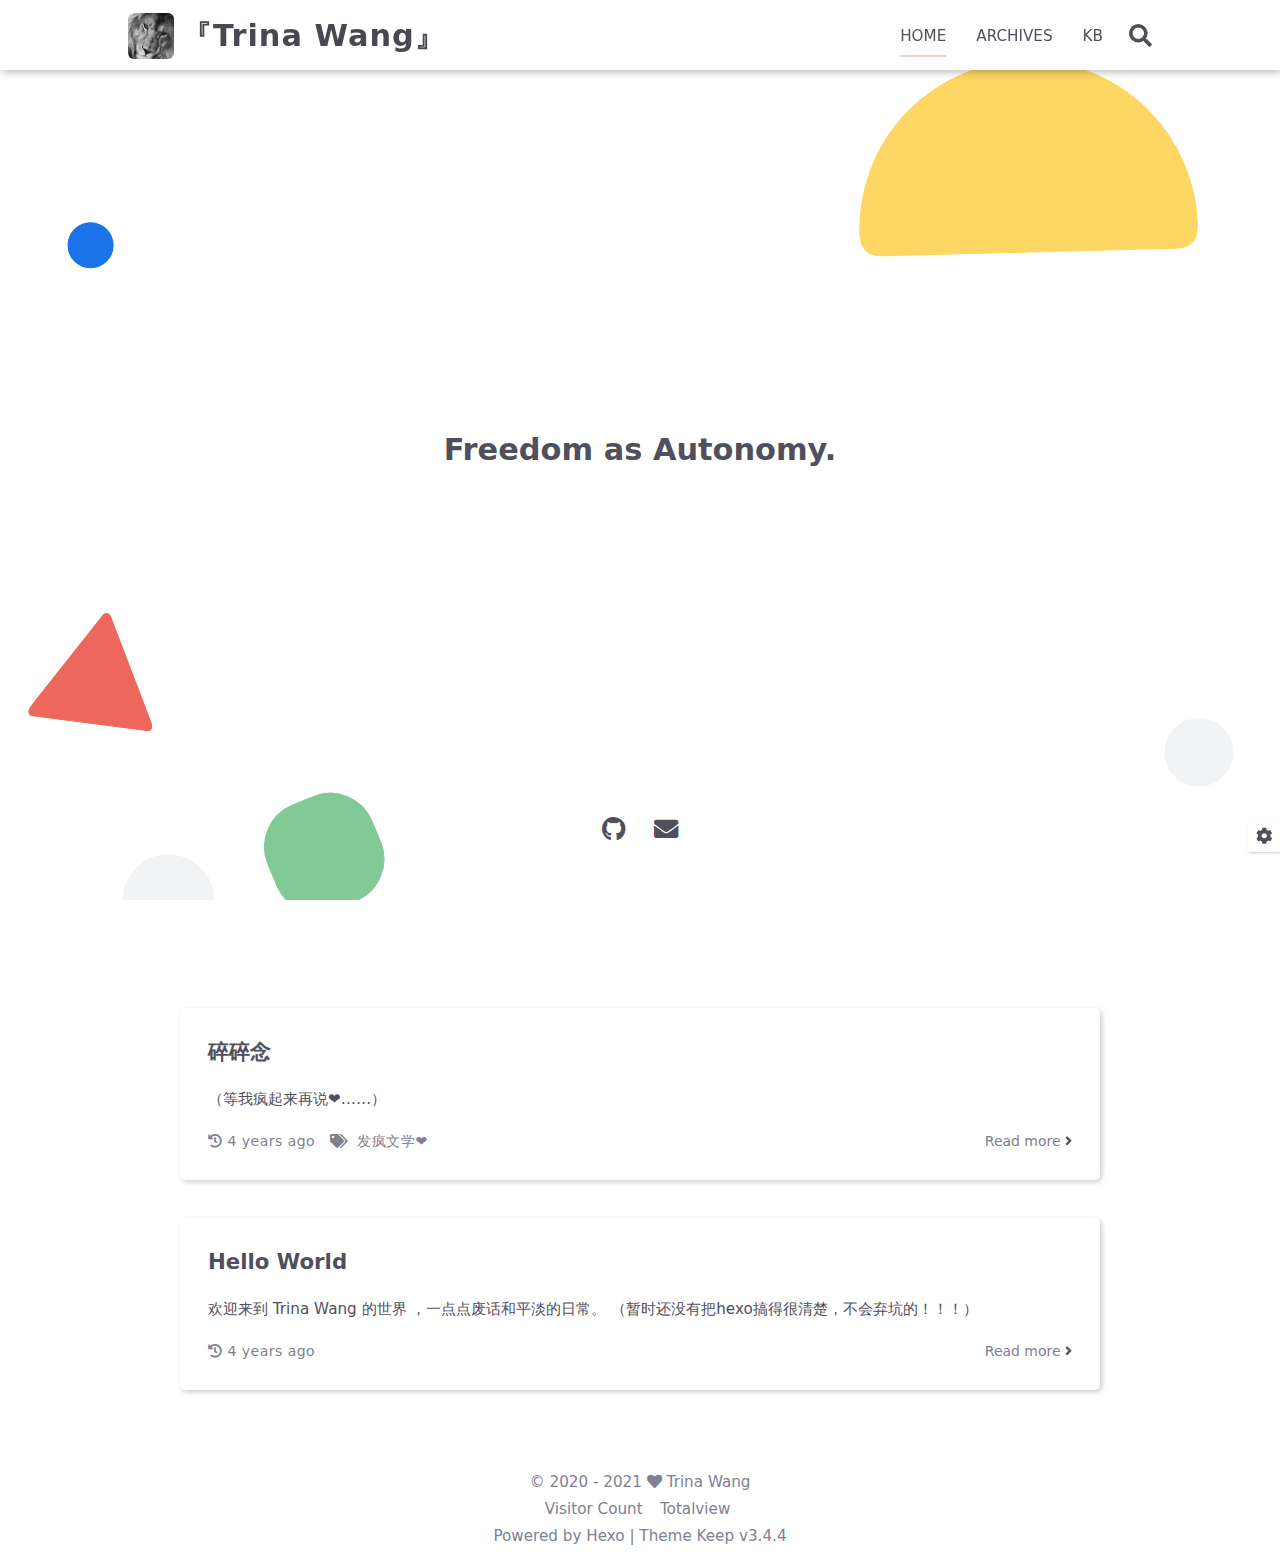
==== index.html @ f25d0eda "Site updated: 2021-12-05 00:41:46" ====
<!DOCTYPE html>
<html lang="en">
<head>
    <meta charset="utf-8">
    <meta name="viewport" content="width=device-width, initial-scale=1, maximum-scale=1">
    <meta name="keywords" content="Hexo Theme Keep">
    <meta name="description" content="Hexo Theme Keep">
    <meta name="author" content="Trina Wang">
    
    <title>
        
        『Trina Wang』
    </title>
    
<link rel="stylesheet" href="/css/style.css">

    <link rel="shortcut icon" href="/images/roma.png">
    
<link rel="stylesheet" href="/css/font-awesome.min.css">

    <script id="hexo-configurations">
    let KEEP = window.KEEP || {};
    KEEP.hexo_config = {"hostname":"chennan.wang","root":"/","language":"en","path":"search.json"};
    KEEP.theme_config = {"toc":{"enable":true,"number":true,"expand_all":true,"init_open":true},"style":{"primary_color":"#FFCCCC","avatar":"/images/roma.png","favicon":"/images/roma.png","article_img_align":"left","left_side_width":"260px","content_max_width":"920px","hover":{"shadow":true,"scale":true},"first_screen":{"enable":true,"background_img":"/images/bg.svg","description":"Freedom as Autonomy."},"scroll":{"progress_bar":{"enable":true},"percent":{"enable":true}}},"local_search":{"enable":true,"preload":true},"code_copy":{"enable":true,"style":"default"},"pjax":{"enable":false},"lazyload":{"enable":false},"version":"3.4.4"};
    KEEP.language_ago = {"second":"%s seconds ago","minute":"%s minutes ago","hour":"%s hours ago","day":"%s days ago","week":"%s weeks ago","month":"%s months ago","year":"%s years ago"};
  </script>
<meta name="generator" content="Hexo 5.4.0"></head>


<body>
<div class="progress-bar-container">
    
        <span class="scroll-progress-bar"></span>
    

    
</div>


<main class="page-container">

    
        <div class="first-screen-container flex-center fade-in-down-animation">
    <div class="content flex-center">
        <div class="description">
            Freedom as Autonomy.
        </div>
        
            <div class="s-icon-list">
                
                    
                        
                            <span class="s-icon-item github">
                                <a target="_blank" href="https://github.com/TrinaWang">
                                    <i class="fab fa-github"></i>
                                </a>
                            </span>
                        
                    
                
                    
                
                    
                
                    
                
                    
                
                    
                
                    
                
                    
                        
                            <span class="s-icon-item email">
                                <a href="mailto:1171289839@qq.com">
                                    <i class="fas fa-envelope"></i>
                                </a>
                            </span>
                        
                    
                
            </div>
        
    </div>
</div>

    

    <div class="page-main-content">

        <div class="page-main-content-top">
            <header class="header-wrapper">

    <div class="header-content has-first-screen">
        <div class="left">
            
                <a class="logo-image" href="/">
                    <img src="/images/roma.png">
                </a>
            
            <a class="logo-title" href="/">
                『Trina Wang』
            </a>
        </div>

        <div class="right">
            <div class="pc">
                <ul class="menu-list">
                    
                        <li class="menu-item">
                            <a class="active"
                               href="/"
                            >
                                HOME
                            </a>
                        </li>
                    
                        <li class="menu-item">
                            <a class=""
                               href="/archives"
                            >
                                ARCHIVES
                            </a>
                        </li>
                    
                        <li class="menu-item">
                            <a class=""
                               target="_blank" rel="noopener" href="https://www.yuque.com/wangchennan"
                            >
                                KB
                            </a>
                        </li>
                    
                    
                        <li class="menu-item search search-popup-trigger">
                            <i class="fas fa-search"></i>
                        </li>
                    
                </ul>
            </div>
            <div class="mobile">
                
                    <div class="icon-item search search-popup-trigger"><i class="fas fa-search"></i></div>
                
                <div class="icon-item menu-bar">
                    <div class="menu-bar-middle"></div>
                </div>
            </div>
        </div>
    </div>

    <div class="header-drawer">
        <ul class="drawer-menu-list">
            
                <li class="drawer-menu-item flex-center">
                    <a class="active"
                       href="/">HOME</a>
                </li>
            
                <li class="drawer-menu-item flex-center">
                    <a class=""
                       href="/archives">ARCHIVES</a>
                </li>
            
                <li class="drawer-menu-item flex-center">
                    <a class=""
                       target="_blank" rel="noopener" href="https://www.yuque.com/wangchennan">KB</a>
                </li>
            
        </ul>
    </div>

    <div class="window-mask"></div>

</header>


        </div>

        <div class="page-main-content-middle">

            <div class="main-content">

                
                    <div class="home-content-container fade-in-down-animation">
    <ul class="home-article-list">
        
            <li class="home-article-item">

                

                <h3 class="home-article-title">
                    <a href="/2021/12/05/%E7%A2%8E%E7%A2%8E%E5%BF%B5/">
                        碎碎念
                    </a>
                </h3>

                <div class="home-article-content markdown-body">
                    
                        （等我疯起来再说❤……）

                    
                </div>

                <div class="home-article-meta-info-container">
    <div class="home-article-meta-info">
        <span><i class="fas fa-history"></i>&nbsp;<span class="home-article-date" data-date="Sun Dec 05 2021 00:17:39 GMT+0800">2021-12-05</span></span>
        
        
            <span class="home-article-tag">
                <i class="fas fa-tags"></i>&nbsp;
                <ul>
                    
                        <li>
                            
                            <a href="/tags/%E5%8F%91%E7%96%AF%E6%96%87%E5%AD%A6%E2%9D%A4/">发疯文学❤</a>&nbsp;
                        </li>
                    
                </ul>
            </span>
        
    </div>

    <a href="/2021/12/05/%E7%A2%8E%E7%A2%8E%E5%BF%B5/">Read more&nbsp;<i class="fas fa-angle-right"></i></a>
</div>

            </li>
        
            <li class="home-article-item">

                

                <h3 class="home-article-title">
                    <a href="/2021/12/04/hello-world/">
                        Hello World
                    </a>
                </h3>

                <div class="home-article-content markdown-body">
                    
                        欢迎来到 Trina Wang 的世界 ，一点点废话和平淡的日常。
（暂时还没有把hexo搞得很清楚，不会弃坑的！！！）

                    
                </div>

                <div class="home-article-meta-info-container">
    <div class="home-article-meta-info">
        <span><i class="fas fa-history"></i>&nbsp;<span class="home-article-date" data-date="Sat Dec 04 2021 19:48:02 GMT+0800">2021-12-04</span></span>
        
        
    </div>

    <a href="/2021/12/04/hello-world/">Read more&nbsp;<i class="fas fa-angle-right"></i></a>
</div>

            </li>
        
    </ul>

    <div class="home-paginator">
        <div class="paginator">
    

    
</div>

    </div>
</div>


                
            </div>

        </div>

        <div class="page-main-content-bottom">
            <footer class="footer">
    <div class="info-container">
        <div class="copyright-info info-item">
            &copy;
            
              <span>2020</span>
              -
            
            2021&nbsp;<i class="fas fa-heart icon-animate"></i>&nbsp;<a href="/">Trina Wang</a>
        </div>
        
            <script async  src="//busuanzi.ibruce.info/busuanzi/2.3/busuanzi.pure.mini.js"></script>
            <div class="website-count info-item">
                
                    <span id="busuanzi_container_site_uv">
                        Visitor Count&nbsp;<span id="busuanzi_value_site_uv"></span>&ensp;
                    </span>
                
                
                    <span id="busuanzi_container_site_pv">
                        Totalview&nbsp;<span id="busuanzi_value_site_pv"></span>
                    </span>
                
            </div>
        
        <div class="theme-info info-item">
            Powered by <a target="_blank" href="https://hexo.io">Hexo</a>&nbsp;|&nbsp;Theme&nbsp;<a class="theme-version" target="_blank" href="https://github.com/XPoet/hexo-theme-keep">Keep v3.4.4</a>
        </div>
        
        
    </div>
</footer>

        </div>
    </div>

    

    <div class="right-bottom-side-tools">
        <div class="side-tools-container">
    <ul class="side-tools-list">
        <li class="tools-item tool-font-adjust-plus flex-center">
            <i class="fas fa-search-plus"></i>
        </li>

        <li class="tools-item tool-font-adjust-minus flex-center">
            <i class="fas fa-search-minus"></i>
        </li>

        <li class="tools-item tool-expand-width flex-center">
            <i class="fas fa-arrows-alt-h"></i>
        </li>

        <li class="tools-item tool-dark-light-toggle flex-center">
            <i class="fas fa-moon"></i>
        </li>

        <!-- rss -->
        

        

        <li class="tools-item tool-scroll-to-bottom flex-center">
            <i class="fas fa-arrow-down"></i>
        </li>
    </ul>

    <ul class="exposed-tools-list">
        <li class="tools-item tool-toggle-show flex-center">
            <i class="fas fa-cog fa-spin"></i>
        </li>
        
            <li class="tools-item tool-scroll-to-top flex-center">
                <i class="arrow-up fas fa-arrow-up"></i>
                <span class="percent"></span>
            </li>
        
    </ul>
</div>

    </div>

    

    <div class="image-viewer-container">
    <img src="">
</div>


    
        <div class="search-pop-overlay">
    <div class="popup search-popup">
        <div class="search-header">
          <span class="search-input-field-pre">
            <i class="fas fa-keyboard"></i>
          </span>
            <div class="search-input-container">
                <input autocomplete="off"
                       autocorrect="off"
                       autocapitalize="off"
                       placeholder="Search..."
                       spellcheck="false"
                       type="search"
                       class="search-input"
                >
            </div>
            <span class="popup-btn-close">
                <i class="fas fa-times"></i>
            </span>
        </div>
        <div id="search-result">
            <div id="no-result">
                <i class="fas fa-spinner fa-pulse fa-5x fa-fw"></i>
            </div>
        </div>
    </div>
</div>

    

</main>





<script src="/js/utils.js"></script>

<script src="/js/main.js"></script>

<script src="/js/header-shrink.js"></script>

<script src="/js/back2top.js"></script>

<script src="/js/dark-light-toggle.js"></script>



    
<script src="/js/local-search.js"></script>




    
<script src="/js/code-copy.js"></script>





<div class="post-scripts">
    
</div>



</body>
</html>
---- css/style.css ----
:root {
  --background-color: #fff;
  --second-background-color: #f7f7f7;
  --primary-color: #fcc;
  --first-text-color: #484853;
  --second-text-color: #4c4c57;
  --third-text-color: #808091;
  --fourth-text-color: #ededef;
  --default-text-color: #50505c;
  --border-color: #b3b3b3;
  --selection-color: #ffd1d1;
  --shadow-color: rgba(0,0,0,0.2);
  --shadow-hover-color: rgba(0,0,0,0.28);
  --scrollbar-color: #595967;
  --scroll-bar-bg-color: #e6e6e6;
  --link-color: #484853;
  --copyright-info-color: #c03;
  --avatar-background-color: #06c;
  --pjax-progress-bar-color: linear-gradient(45deg, #f10006, #ef5b00, #e59c01, #19ca05, #00cab5, #0264c8, #c303c3);
}
@media (prefers-color-scheme: light) {
  :root {
    --background-color: #fff;
    --second-background-color: #f7f7f7;
    --primary-color: #fcc;
    --first-text-color: #484853;
    --second-text-color: #4c4c57;
    --third-text-color: #808091;
    --fourth-text-color: #ededef;
    --default-text-color: #50505c;
    --border-color: #b3b3b3;
    --selection-color: #ffd1d1;
    --shadow-color: rgba(0,0,0,0.2);
    --shadow-hover-color: rgba(0,0,0,0.28);
    --scrollbar-color: #595967;
    --scroll-bar-bg-color: #e6e6e6;
    --link-color: #484853;
    --copyright-info-color: #c03;
    --avatar-background-color: #06c;
    --pjax-progress-bar-color: linear-gradient(45deg, #f10006, #ef5b00, #e59c01, #19ca05, #00cab5, #0264c8, #c303c3);
  }
}
@media (prefers-color-scheme: dark) {
  :root {
    --background-color: #383940;
    --second-background-color: #32333a;
    --primary-color: #fcc;
    --first-text-color: #d2d2d7;
    --second-text-color: #cbcbd1;
    --third-text-color: #9595a2;
    --fourth-text-color: #242429;
    --default-text-color: #bebec6;
    --border-color: #5c5e6a;
    --selection-color: #ffd1d1;
    --shadow-color: rgba(128,128,128,0.2);
    --shadow-hover-color: rgba(128,128,128,0.28);
    --scrollbar-color: #32333a;
    --scroll-bar-bg-color: #5c5e6a;
    --link-color: #c5c5cc;
    --copyright-info-color: #a30029;
    --avatar-background-color: #005cb8;
    --pjax-progress-bar-color: linear-gradient(45deg, #ea404a, #ea722f, #e9a71f, #67e559, #18ecec, #1b85f1, #ee1dee);
  }
}
.light-mode {
  --background-color: #fff;
  --second-background-color: #f7f7f7;
  --primary-color: #fcc;
  --first-text-color: #484853;
  --second-text-color: #4c4c57;
  --third-text-color: #808091;
  --fourth-text-color: #ededef;
  --default-text-color: #50505c;
  --border-color: #b3b3b3;
  --selection-color: #ffd1d1;
  --shadow-color: rgba(0,0,0,0.2);
  --shadow-hover-color: rgba(0,0,0,0.28);
  --scrollbar-color: #595967;
  --scroll-bar-bg-color: #e6e6e6;
  --link-color: #484853;
  --copyright-info-color: #c03;
  --avatar-background-color: #06c;
  --pjax-progress-bar-color: linear-gradient(45deg, #f10006, #ef5b00, #e59c01, #19ca05, #00cab5, #0264c8, #c303c3);
}
.dark-mode {
  --background-color: #383940;
  --second-background-color: #32333a;
  --primary-color: #fcc;
  --first-text-color: #d2d2d7;
  --second-text-color: #cbcbd1;
  --third-text-color: #9595a2;
  --fourth-text-color: #242429;
  --default-text-color: #bebec6;
  --border-color: #5c5e6a;
  --selection-color: #ffd1d1;
  --shadow-color: rgba(128,128,128,0.2);
  --shadow-hover-color: rgba(128,128,128,0.28);
  --scrollbar-color: #32333a;
  --scroll-bar-bg-color: #5c5e6a;
  --link-color: #c5c5cc;
  --copyright-info-color: #a30029;
  --avatar-background-color: #005cb8;
  --pjax-progress-bar-color: linear-gradient(45deg, #ea404a, #ea722f, #e9a71f, #67e559, #18ecec, #1b85f1, #ee1dee);
}
.fade-in-down-animation {
  animation-fill-mode: both;
  animation-duration: 1s;
  animation-name: fade-in-down;
}
.title-hover-animation {
  display: inline-block;
  position: relative;
  border-bottom: none;
  line-height: 1.3;
  vertical-align: top;
  color: var(--second-text-color);
}
.title-hover-animation::before {
  content: "";
  position: absolute;
  width: 100%;
  height: 2px;
  bottom: -4px;
  left: 0;
  background-color: var(--second-text-color);
  visibility: hidden;
  transform: scaleX(0);
  transition-property: color, background, box-shadow, border-color, visibility, transform;
  transition-delay: 0s, 0s, 0s, 0s, 0s, 0s;
  transition-duration: 0.2s, 0.2s, 0.2s, 0.2s, 0.2s, 0.2s;
  transition-timing-function: ease, ease, ease, ease, ease-in-out, ease-in-out;
}
.title-hover-animation:hover::before {
  visibility: visible;
  transform: scaleX(1);
}
@-moz-keyframes fade-in-down {
  0% {
    opacity: 0;
    transform: translateY(-50px);
  }
  100% {
    opacity: 1;
    transform: translateY(0);
  }
}
@-webkit-keyframes fade-in-down {
  0% {
    opacity: 0;
    transform: translateY(-50px);
  }
  100% {
    opacity: 1;
    transform: translateY(0);
  }
}
@-o-keyframes fade-in-down {
  0% {
    opacity: 0;
    transform: translateY(-50px);
  }
  100% {
    opacity: 1;
    transform: translateY(0);
  }
}
@keyframes fade-in-down {
  0% {
    opacity: 0;
    transform: translateY(-50px);
  }
  100% {
    opacity: 1;
    transform: translateY(0);
  }
}
@-moz-keyframes icon-animate {
  0%, 100% {
    transform: scale(1);
  }
  10%, 30% {
    transform: scale(0.88);
  }
  20%, 40%, 60%, 80% {
    transform: scale(1.08);
  }
  50%, 70% {
    transform: scale(1.08);
  }
}
@-webkit-keyframes icon-animate {
  0%, 100% {
    transform: scale(1);
  }
  10%, 30% {
    transform: scale(0.88);
  }
  20%, 40%, 60%, 80% {
    transform: scale(1.08);
  }
  50%, 70% {
    transform: scale(1.08);
  }
}
@-o-keyframes icon-animate {
  0%, 100% {
    transform: scale(1);
  }
  10%, 30% {
    transform: scale(0.88);
  }
  20%, 40%, 60%, 80% {
    transform: scale(1.08);
  }
  50%, 70% {
    transform: scale(1.08);
  }
}
@keyframes icon-animate {
  0%, 100% {
    transform: scale(1);
  }
  10%, 30% {
    transform: scale(0.88);
  }
  20%, 40%, 60%, 80% {
    transform: scale(1.08);
  }
  50%, 70% {
    transform: scale(1.08);
  }
}
* {
  transition-property: color, background, box-shadow, border-color;
  transition-delay: 0s, 0s, 0s, 0s;
  transition-duration: 0.2s, 0.2s, 0.2s, 0.2s;
  transition-timing-function: ease, ease, ease, ease;
}
*::-webkit-scrollbar {
  width: 6px;
  height: 6px;
  transition: all 0.2s ease;
}
*::-webkit-scrollbar-thumb {
  background: var(--scrollbar-color);
  border-radius: 1px;
}
*::-webkit-scrollbar-track {
  background: var(--scroll-bar-bg-color);
}
html,
body {
  position: relative;
  width: 100%;
  height: 100%;
  margin: 0;
  padding: 0;
  color: var(--default-text-color);
  background: var(--background-color);
  font-family: Optima-Regular, Optima, -apple-system, system-ui, Segoe UI, Roboto, Ubuntu, Cantarell, Noto Sans, sans-serif, BlinkMacSystemFont, Helvetica Neue, PingFang SC, Hiragino Sans GB, Microsoft YaHei, Arial;
  font-weight: 400;
  font-size: 15.2px;
  line-height: 22px;
}
html::-webkit-scrollbar,
body::-webkit-scrollbar {
  width: 8px;
  height: 8px;
}
@media (max-width: 780px) {
  html,
  body {
    font-size: 14.591999999999999px;
    line-height: 21.119999999999997px;
  }
}
@media (max-width: 500px) {
  html,
  body {
    font-size: 13.68px;
    line-height: 19.8px;
  }
}
::selection {
  background: var(--selection-color);
  color: #fff;
}
ul,
ol,
li {
  padding: 0;
  margin: 0;
  list-style: none;
}
a {
  text-decoration: none;
  color: var(--default-text-color);
}
a i,
a span {
  color: var(--default-text-color);
}
a:hover,
a:active {
  text-decoration: none !important;
  color: var(--primary-color);
}
a:hover i,
a:active i,
a:hover span,
a:active span {
  color: var(--primary-color);
}
img[lazyload] {
  padding: 10px;
  margin: 20px auto !important;
  cursor: not-allowed;
  pointer-events: none;
}
button {
  padding: 0;
  margin: 0;
  border: 0;
  outline: none;
  cursor: pointer;
  background: transparent;
}
.btn {
  display: inline-block;
  position: relative;
  text-align: center;
  cursor: pointer;
  white-space: nowrap;
  border-radius: 5px;
  padding: 8px 16px;
  background: var(--background-color);
  box-shadow: 2px 2px 5px var(--shadow-color);
  transition-property: color, background, box-shadow, border-color, transform;
  transition-delay: 0s, 0s, 0s, 0s, 0s;
  transition-duration: 0.2s, 0.2s, 0.2s, 0.2s, 0.2s;
  transition-timing-function: ease, ease, ease, ease, linear;
}
.btn:hover {
  transform: scaleX(1.06) scaleY(1.06);
  box-shadow: 2px 2px 8px var(--shadow-hover-color);
}
.btn:hover {
  color: var(--background-color);
  background: var(--primary-color);
}
.flex-center {
  display: flex;
  justify-content: center;
  align-items: center;
}
.clear {
  clear: both;
}
.markdown-body {
  font-size: 1rem;
}
.markdown-body blockquote {
  box-sizing: border-box;
  border-left: 5px solid var(--default-text-color);
  margin: 20px 0;
  color: var(--default-text-color);
  background: var(--second-background-color);
}
.markdown-body blockquote p,
.markdown-body blockquote ul,
.markdown-body blockquote ol {
  padding: 5px 5px 5px 10px;
}
.markdown-body p {
  line-height: 2;
  color: var(--default-text-color);
}
.markdown-body a {
  position: relative;
  outline: 0;
  text-decoration: none;
  overflow-wrap: break-word;
  cursor: pointer;
  border-bottom: 1px solid var(--third-text-color);
  box-sizing: border-box;
  padding-bottom: 2px;
}
.markdown-body a .fas,
.markdown-body a .far,
.markdown-body a fab {
  margin: 0 2px 0 6px;
  position: relative;
  color: var(--third-text-color);
  font-size: 0.88rem;
}
.markdown-body a:hover {
  text-decoration: underline;
}
.markdown-body a:hover::after {
  background: var(--primary-color);
}
.markdown-body strong {
  color: var(--default-text-color);
}
.markdown-body em {
  color: var(--default-text-color);
}
.markdown-body ul > li,
.markdown-body ol > li {
  margin-left: 16px;
  line-height: 2rem;
}
.markdown-body ul li {
  list-style: disc;
}
.markdown-body ul li ul li {
  list-style: circle;
}
.markdown-body ul li ul li ul li {
  list-style: square;
}
.markdown-body ol li {
  list-style: decimal;
}
.markdown-body ol li ol li {
  list-style: upper-alpha;
}
.markdown-body ol li ol li ol li {
  list-style: upper-roman;
}
.markdown-body li {
  color: var(--default-text-color);
}
.markdown-body h1,
.markdown-body h2,
.markdown-body h3,
.markdown-body h4,
.markdown-body h5,
.markdown-body h6 {
  color: var(--second-text-color);
  line-height: 1.5;
}
@media (max-width: 780px) {
  .markdown-body h1,
  .markdown-body h2,
  .markdown-body h3,
  .markdown-body h4,
  .markdown-body h5,
  .markdown-body h6 {
    line-height: 1.25;
  }
}
.markdown-body h1 {
  font-size: 1.8rem;
  font-weight: 600;
}
@media (max-width: 780px) {
  .markdown-body h1 {
    font-size: 1.7rem;
  }
}
.markdown-body h2 {
  font-size: 1.7rem;
  font-weight: 600;
}
@media (max-width: 780px) {
  .markdown-body h2 {
    font-size: 1.6rem;
  }
}
.markdown-body h3 {
  font-size: 1.6rem;
  font-weight: 550;
}
@media (max-width: 780px) {
  .markdown-body h3 {
    font-size: 1.5rem;
  }
}
.markdown-body h4 {
  font-size: 1.5rem;
  font-weight: 550;
}
@media (max-width: 780px) {
  .markdown-body h4 {
    font-size: 1.4rem;
  }
}
.markdown-body h5 {
  font-size: 1.28rem;
  font-weight: 500;
}
@media (max-width: 780px) {
  .markdown-body h5 {
    font-size: 1.18rem;
  }
}
.markdown-body h6 {
  font-size: 1.2rem;
  font-weight: 500;
  line-height: 1.2;
}
@media (max-width: 780px) {
  .markdown-body h6 {
    font-size: 1.1rem;
    line-height: 1.1;
  }
}
.markdown-body img {
  box-sizing: border-box;
  max-width: 100%;
  cursor: zoom-in;
  display: block;
  box-shadow: 0 0 2px var(--shadow-color);
  transition-property: color, background, box-shadow, border-color, padding, margin;
  transition-delay: 0s, 0s, 0s, 0s, 0s, 0s;
  transition-duration: 0.2s, 0.2s, 0.2s, 0.2s, 0.2s, 0.2s;
  transition-timing-function: ease, ease, ease, ease, linear, linear;
  margin: 10px 0 2px;
}
.markdown-body > table {
  border-spacing: 0;
  border-collapse: collapse;
  width: 100%;
  overflow: auto;
}
.markdown-body > table td,
.markdown-body > table th {
  padding: 0;
}
.markdown-body > table th {
  font-weight: 600;
}
.markdown-body > table td,
.markdown-body > table th {
  padding: 6px 13px;
  border: 1px solid var(--border-color);
}
.markdown-body > table tr {
  background-color: var(--background-color);
  border: 1px solid var(--fourth-text-color);
}
.markdown-body > table tr:nth-child(2n) {
  background-color: var(--second-background-color);
}
:root {
  --background-color: #fff;
  --second-background-color: #f7f7f7;
  --primary-color: #fcc;
  --first-text-color: #484853;
  --second-text-color: #4c4c57;
  --third-text-color: #808091;
  --fourth-text-color: #ededef;
  --default-text-color: #50505c;
  --border-color: #b3b3b3;
  --selection-color: #ffd1d1;
  --shadow-color: rgba(0,0,0,0.2);
  --shadow-hover-color: rgba(0,0,0,0.28);
  --scrollbar-color: #595967;
  --scroll-bar-bg-color: #e6e6e6;
  --link-color: #484853;
  --copyright-info-color: #c03;
  --avatar-background-color: #06c;
  --pjax-progress-bar-color: linear-gradient(45deg, #f10006, #ef5b00, #e59c01, #19ca05, #00cab5, #0264c8, #c303c3);
}
@media (prefers-color-scheme: light) {
  :root {
    --background-color: #fff;
    --second-background-color: #f7f7f7;
    --primary-color: #fcc;
    --first-text-color: #484853;
    --second-text-color: #4c4c57;
    --third-text-color: #808091;
    --fourth-text-color: #ededef;
    --default-text-color: #50505c;
    --border-color: #b3b3b3;
    --selection-color: #ffd1d1;
    --shadow-color: rgba(0,0,0,0.2);
    --shadow-hover-color: rgba(0,0,0,0.28);
    --scrollbar-color: #595967;
    --scroll-bar-bg-color: #e6e6e6;
    --link-color: #484853;
    --copyright-info-color: #c03;
    --avatar-background-color: #06c;
    --pjax-progress-bar-color: linear-gradient(45deg, #f10006, #ef5b00, #e59c01, #19ca05, #00cab5, #0264c8, #c303c3);
  }
}
@media (prefers-color-scheme: dark) {
  :root {
    --background-color: #383940;
    --second-background-color: #32333a;
    --primary-color: #fcc;
    --first-text-color: #d2d2d7;
    --second-text-color: #cbcbd1;
    --third-text-color: #9595a2;
    --fourth-text-color: #242429;
    --default-text-color: #bebec6;
    --border-color: #5c5e6a;
    --selection-color: #ffd1d1;
    --shadow-color: rgba(128,128,128,0.2);
    --shadow-hover-color: rgba(128,128,128,0.28);
    --scrollbar-color: #32333a;
    --scroll-bar-bg-color: #5c5e6a;
    --link-color: #c5c5cc;
    --copyright-info-color: #a30029;
    --avatar-background-color: #005cb8;
    --pjax-progress-bar-color: linear-gradient(45deg, #ea404a, #ea722f, #e9a71f, #67e559, #18ecec, #1b85f1, #ee1dee);
  }
}
.light-mode {
  --background-color: #fff;
  --second-background-color: #f7f7f7;
  --primary-color: #fcc;
  --first-text-color: #484853;
  --second-text-color: #4c4c57;
  --third-text-color: #808091;
  --fourth-text-color: #ededef;
  --default-text-color: #50505c;
  --border-color: #b3b3b3;
  --selection-color: #ffd1d1;
  --shadow-color: rgba(0,0,0,0.2);
  --shadow-hover-color: rgba(0,0,0,0.28);
  --scrollbar-color: #595967;
  --scroll-bar-bg-color: #e6e6e6;
  --link-color: #484853;
  --copyright-info-color: #c03;
  --avatar-background-color: #06c;
  --pjax-progress-bar-color: linear-gradient(45deg, #f10006, #ef5b00, #e59c01, #19ca05, #00cab5, #0264c8, #c303c3);
}
.dark-mode {
  --background-color: #383940;
  --second-background-color: #32333a;
  --primary-color: #fcc;
  --first-text-color: #d2d2d7;
  --second-text-color: #cbcbd1;
  --third-text-color: #9595a2;
  --fourth-text-color: #242429;
  --default-text-color: #bebec6;
  --border-color: #5c5e6a;
  --selection-color: #ffd1d1;
  --shadow-color: rgba(128,128,128,0.2);
  --shadow-hover-color: rgba(128,128,128,0.28);
  --scrollbar-color: #32333a;
  --scroll-bar-bg-color: #5c5e6a;
  --link-color: #c5c5cc;
  --copyright-info-color: #a30029;
  --avatar-background-color: #005cb8;
  --pjax-progress-bar-color: linear-gradient(45deg, #ea404a, #ea722f, #e9a71f, #67e559, #18ecec, #1b85f1, #ee1dee);
}
:root {
  --code-foreground: #535360;
  --code-background: #f2f2f2;
  --highlight-background: #fafafa;
  --highlight-foreground: #535360;
  --highlight-comment: #8e908c;
  --highlight-red: #c82829;
  --highlight-orange: #f5871f;
  --highlight-yellow: #eab700;
  --highlight-green: #718c00;
  --highlight-aqua: #3e999f;
  --highlight-blue: #4271ae;
  --highlight-purple: #8959a8;
  --highlight-gutter-color: #585865;
  --highlight-gutter-bg-color: #f2f2f2;
}
@media (prefers-color-scheme: light) {
  :root {
    --code-foreground: #535360;
    --code-background: #f2f2f2;
    --highlight-background: #fafafa;
    --highlight-foreground: #535360;
    --highlight-comment: #8e908c;
    --highlight-red: #c82829;
    --highlight-orange: #f5871f;
    --highlight-yellow: #eab700;
    --highlight-green: #718c00;
    --highlight-aqua: #3e999f;
    --highlight-blue: #4271ae;
    --highlight-purple: #8959a8;
    --highlight-gutter-color: #585865;
    --highlight-gutter-bg-color: #f2f2f2;
  }
}
@media (prefers-color-scheme: dark) {
  :root {
    --code-foreground: #bfbfc7;
    --code-background: #32333a;
    --highlight-background: #34343b;
    --highlight-foreground: #bfbfc7;
    --highlight-comment: #969896;
    --highlight-red: #c66;
    --highlight-orange: #de935f;
    --highlight-yellow: #f0c674;
    --highlight-green: #b5bd68;
    --highlight-aqua: #8abeb7;
    --highlight-blue: #81a2be;
    --highlight-purple: #b294bb;
    --highlight-gutter-color: #c1c1c9;
    --highlight-gutter-bg-color: #32333a;
  }
}
.light-mode {
  --code-foreground: #535360;
  --code-background: #f2f2f2;
  --highlight-background: #fafafa;
  --highlight-foreground: #535360;
  --highlight-comment: #8e908c;
  --highlight-red: #c82829;
  --highlight-orange: #f5871f;
  --highlight-yellow: #eab700;
  --highlight-green: #718c00;
  --highlight-aqua: #3e999f;
  --highlight-blue: #4271ae;
  --highlight-purple: #8959a8;
  --highlight-gutter-color: #585865;
  --highlight-gutter-bg-color: #f2f2f2;
}
.dark-mode {
  --code-foreground: #bfbfc7;
  --code-background: #32333a;
  --highlight-background: #34343b;
  --highlight-foreground: #bfbfc7;
  --highlight-comment: #969896;
  --highlight-red: #c66;
  --highlight-orange: #de935f;
  --highlight-yellow: #f0c674;
  --highlight-green: #b5bd68;
  --highlight-aqua: #8abeb7;
  --highlight-blue: #81a2be;
  --highlight-purple: #b294bb;
  --highlight-gutter-color: #c1c1c9;
  --highlight-gutter-bg-color: #32333a;
}
pre,
.highlight {
  overflow: auto;
  margin: 20px 0;
  padding: 0;
  font-size: 0.96rem;
  line-height: 1.5rem;
  color: var(--highlight-foreground);
  background: var(--highlight-background);
}
pre,
code {
  font-family: "Source Code Pro", consolas, Menlo;
}
code {
  padding: 5px;
  word-wrap: break-word;
  border-radius: 2px;
  font-size: 0.96rem;
  color: var(--code-foreground);
  background: var(--code-background);
}
pre {
  padding: 10px;
}
pre code {
  padding: 0;
  color: var(--highlight-foreground);
  background: none;
  text-shadow: none;
}
.highlight {
  border-radius: 1px;
}
.highlight pre {
  border: none;
  margin: 0;
  padding: 10px 0;
}
.highlight table {
  margin: 0;
  width: auto;
  border: none;
  border-spacing: unset;
}
.highlight td {
  border: none;
  padding: 0;
}
.highlight figcaption {
  font-size: 1rem;
  color: var(--highlight-foreground);
  line-height: 1rem;
  margin-bottom: 1rem;
}
.highlight figcaption a {
  float: right;
  color: var(--highlight-foreground);
}
.highlight figcaption a:hover {
  border-bottom-color: var(--highlight-foreground);
}
.highlight .gutter pre {
  padding-left: 10px;
  padding-right: 10px;
  color: var(--highlight-gutter-color);
  text-align: center;
  background-color: var(--highlight-gutter-bg-color);
}
.highlight .code pre {
  width: 100%;
  padding-left: 10px;
  padding-right: 10px;
  background-color: var(--highlight-background);
}
.highlight .line {
  height: 20px;
  color: var(--default-text-color);
}
.highlight .line .attr {
  color: var(--default-text-color);
}
.highlight .line .string {
  color: var(--default-text-color);
}
.gutter {
  -webkit-user-select: none;
  -moz-user-select: none;
  -ms-user-select: none;
  user-select: none;
}
.gist table {
  width: auto;
}
.gist table td {
  border: none;
}
pre .deletion {
  background: var(--highlight-deletion);
}
pre .addition {
  background: var(--highlight-addition);
}
pre .meta {
  color: var(--highlight-purple);
}
pre .comment {
  color: var(--highlight-comment);
}
pre .variable,
pre .attribute,
pre .tag,
pre .regexp,
pre .ruby .constant,
pre .xml .tag .title,
pre .xml .pi,
pre .xml .doctype,
pre .html .doctype,
pre .css .id,
pre .css .class,
pre .css .pseudo {
  color: var(--highlight-red);
}
pre .number,
pre .preprocessor,
pre .built_in,
pre .literal,
pre .params,
pre .constant,
pre .command {
  color: var(--highlight-orange);
}
pre .ruby .class .title,
pre .css .rules .attribute,
pre .string,
pre .value,
pre .inheritance,
pre .header,
pre .ruby .symbol,
pre .xml .cdata,
pre .special,
pre .number,
pre .formula {
  color: var(--highlight-green);
}
pre .title,
pre .css .hexcolor {
  color: var(--highlight-aqua);
}
pre .function,
pre .python .decorator,
pre .python .title,
pre .ruby .function .title,
pre .ruby .title .keyword,
pre .perl .sub,
pre .javascript .title,
pre .coffeescript .title {
  color: var(--highlight-blue);
}
pre .keyword,
pre .javascript .function {
  color: var(--highlight-purple);
}
.highlight-container {
  position: relative;
}
.highlight-container:hover .copy-btn,
.highlight-container .copy-btn:focus {
  opacity: 1;
}
.copy-btn {
  cursor: pointer;
  display: inline-block;
  font-weight: bold;
  line-height: 1.8;
  opacity: 0;
  outline: 0;
  padding: 2px 6px;
  position: absolute;
  vertical-align: middle;
  white-space: nowrap;
  font-size: 1rem;
  color: var(--default-text-color);
  -moz-user-select: none;
  -ms-user-select: none;
  -webkit-user-select: none;
  user-select: none;
  transition-property: color, background, box-shadow, border-color, opacity;
  transition-delay: 0s, 0s, 0s, 0s, 0s;
  transition-duration: 0.2s, 0.2s, 0.2s, 0.2s, 0.2s;
  transition-timing-function: ease, ease, ease, ease, ease-in-out;
  background: var(--background-color);
  border: 0;
  right: 0;
  top: 0;
}
:root {
  --background-color: #fff;
  --second-background-color: #f7f7f7;
  --primary-color: #fcc;
  --first-text-color: #484853;
  --second-text-color: #4c4c57;
  --third-text-color: #808091;
  --fourth-text-color: #ededef;
  --default-text-color: #50505c;
  --border-color: #b3b3b3;
  --selection-color: #ffd1d1;
  --shadow-color: rgba(0,0,0,0.2);
  --shadow-hover-color: rgba(0,0,0,0.28);
  --scrollbar-color: #595967;
  --scroll-bar-bg-color: #e6e6e6;
  --link-color: #484853;
  --copyright-info-color: #c03;
  --avatar-background-color: #06c;
  --pjax-progress-bar-color: linear-gradient(45deg, #f10006, #ef5b00, #e59c01, #19ca05, #00cab5, #0264c8, #c303c3);
}
@media (prefers-color-scheme: light) {
  :root {
    --background-color: #fff;
    --second-background-color: #f7f7f7;
    --primary-color: #fcc;
    --first-text-color: #484853;
    --second-text-color: #4c4c57;
    --third-text-color: #808091;
    --fourth-text-color: #ededef;
    --default-text-color: #50505c;
    --border-color: #b3b3b3;
    --selection-color: #ffd1d1;
    --shadow-color: rgba(0,0,0,0.2);
    --shadow-hover-color: rgba(0,0,0,0.28);
    --scrollbar-color: #595967;
    --scroll-bar-bg-color: #e6e6e6;
    --link-color: #484853;
    --copyright-info-color: #c03;
    --avatar-background-color: #06c;
    --pjax-progress-bar-color: linear-gradient(45deg, #f10006, #ef5b00, #e59c01, #19ca05, #00cab5, #0264c8, #c303c3);
  }
}
@media (prefers-color-scheme: dark) {
  :root {
    --background-color: #383940;
    --second-background-color: #32333a;
    --primary-color: #fcc;
    --first-text-color: #d2d2d7;
    --second-text-color: #cbcbd1;
    --third-text-color: #9595a2;
    --fourth-text-color: #242429;
    --default-text-color: #bebec6;
    --border-color: #5c5e6a;
    --selection-color: #ffd1d1;
    --shadow-color: rgba(128,128,128,0.2);
    --shadow-hover-color: rgba(128,128,128,0.28);
    --scrollbar-color: #32333a;
    --scroll-bar-bg-color: #5c5e6a;
    --link-color: #c5c5cc;
    --copyright-info-color: #a30029;
    --avatar-background-color: #005cb8;
    --pjax-progress-bar-color: linear-gradient(45deg, #ea404a, #ea722f, #e9a71f, #67e559, #18ecec, #1b85f1, #ee1dee);
  }
}
.light-mode {
  --background-color: #fff;
  --second-background-color: #f7f7f7;
  --primary-color: #fcc;
  --first-text-color: #484853;
  --second-text-color: #4c4c57;
  --third-text-color: #808091;
  --fourth-text-color: #ededef;
  --default-text-color: #50505c;
  --border-color: #b3b3b3;
  --selection-color: #ffd1d1;
  --shadow-color: rgba(0,0,0,0.2);
  --shadow-hover-color: rgba(0,0,0,0.28);
  --scrollbar-color: #595967;
  --scroll-bar-bg-color: #e6e6e6;
  --link-color: #484853;
  --copyright-info-color: #c03;
  --avatar-background-color: #06c;
  --pjax-progress-bar-color: linear-gradient(45deg, #f10006, #ef5b00, #e59c01, #19ca05, #00cab5, #0264c8, #c303c3);
}
.dark-mode {
  --background-color: #383940;
  --second-background-color: #32333a;
  --primary-color: #fcc;
  --first-text-color: #d2d2d7;
  --second-text-color: #cbcbd1;
  --third-text-color: #9595a2;
  --fourth-text-color: #242429;
  --default-text-color: #bebec6;
  --border-color: #5c5e6a;
  --selection-color: #ffd1d1;
  --shadow-color: rgba(128,128,128,0.2);
  --shadow-hover-color: rgba(128,128,128,0.28);
  --scrollbar-color: #32333a;
  --scroll-bar-bg-color: #5c5e6a;
  --link-color: #c5c5cc;
  --copyright-info-color: #a30029;
  --avatar-background-color: #005cb8;
  --pjax-progress-bar-color: linear-gradient(45deg, #ea404a, #ea722f, #e9a71f, #67e559, #18ecec, #1b85f1, #ee1dee);
}
:root {
  --code-foreground: #535360;
  --code-background: #f2f2f2;
  --highlight-background: #fafafa;
  --highlight-foreground: #535360;
  --highlight-comment: #8e908c;
  --highlight-red: #c82829;
  --highlight-orange: #f5871f;
  --highlight-yellow: #eab700;
  --highlight-green: #718c00;
  --highlight-aqua: #3e999f;
  --highlight-blue: #4271ae;
  --highlight-purple: #8959a8;
  --highlight-gutter-color: #585865;
  --highlight-gutter-bg-color: #f2f2f2;
}
@media (prefers-color-scheme: light) {
  :root {
    --code-foreground: #535360;
    --code-background: #f2f2f2;
    --highlight-background: #fafafa;
    --highlight-foreground: #535360;
    --highlight-comment: #8e908c;
    --highlight-red: #c82829;
    --highlight-orange: #f5871f;
    --highlight-yellow: #eab700;
    --highlight-green: #718c00;
    --highlight-aqua: #3e999f;
    --highlight-blue: #4271ae;
    --highlight-purple: #8959a8;
    --highlight-gutter-color: #585865;
    --highlight-gutter-bg-color: #f2f2f2;
  }
}
@media (prefers-color-scheme: dark) {
  :root {
    --code-foreground: #bfbfc7;
    --code-background: #32333a;
    --highlight-background: #34343b;
    --highlight-foreground: #bfbfc7;
    --highlight-comment: #969896;
    --highlight-red: #c66;
    --highlight-orange: #de935f;
    --highlight-yellow: #f0c674;
    --highlight-green: #b5bd68;
    --highlight-aqua: #8abeb7;
    --highlight-blue: #81a2be;
    --highlight-purple: #b294bb;
    --highlight-gutter-color: #c1c1c9;
    --highlight-gutter-bg-color: #32333a;
  }
}
.light-mode {
  --code-foreground: #535360;
  --code-background: #f2f2f2;
  --highlight-background: #fafafa;
  --highlight-foreground: #535360;
  --highlight-comment: #8e908c;
  --highlight-red: #c82829;
  --highlight-orange: #f5871f;
  --highlight-yellow: #eab700;
  --highlight-green: #718c00;
  --highlight-aqua: #3e999f;
  --highlight-blue: #4271ae;
  --highlight-purple: #8959a8;
  --highlight-gutter-color: #585865;
  --highlight-gutter-bg-color: #f2f2f2;
}
.dark-mode {
  --code-foreground: #bfbfc7;
  --code-background: #32333a;
  --highlight-background: #34343b;
  --highlight-foreground: #bfbfc7;
  --highlight-comment: #969896;
  --highlight-red: #c66;
  --highlight-orange: #de935f;
  --highlight-yellow: #f0c674;
  --highlight-green: #b5bd68;
  --highlight-aqua: #8abeb7;
  --highlight-blue: #81a2be;
  --highlight-purple: #b294bb;
  --highlight-gutter-color: #c1c1c9;
  --highlight-gutter-bg-color: #32333a;
}
.page-container {
  position: relative;
  box-sizing: border-box;
  width: 100%;
  height: auto;
  background: var(--background-color);
  transition-property: color, background, box-shadow, border-color, padding-left;
  transition-delay: 0s, 0s, 0s, 0s, 0s;
  transition-duration: 0.2s, 0.2s, 0.2s, 0.2s, 0.3s;
  transition-timing-function: ease, ease, ease, ease, ease-out;
}
@media (max-width: 780px) {
  .page-container {
    padding-left: 0 !important;
  }
}
.page-container .page-main-content {
  padding-top: 70px;
  position: relative;
}
.header-shrink .page-container .page-main-content {
  padding-top: 50.4px;
}
@media (max-width: 780px) {
  .header-shrink .page-container .page-main-content {
    padding-top: 45.36px;
  }
}
@media (max-width: 500px) {
  .header-shrink .page-container .page-main-content {
    padding-top: 40.32px;
  }
}
@media (max-width: 780px) {
  .page-container .page-main-content {
    padding-top: 63px;
  }
}
@media (max-width: 500px) {
  .page-container .page-main-content {
    padding-top: 56px;
  }
}
.page-container .page-main-content .page-main-content-top {
  position: fixed;
  top: 0;
  right: 0;
  width: 100%;
  height: 70px;
  z-index: 1005;
  box-sizing: border-box;
  transition-property: color, background, box-shadow, border-color, transform, padding-left, height;
  transition-delay: 0s, 0s, 0s, 0s, 0s, 0s, 0s;
  transition-duration: 0.2s, 0.2s, 0.2s, 0.2s, 0.3s, 0.2s, 0.2s;
  transition-timing-function: ease, ease, ease, ease, ease-out, linear, ease;
}
.page-container .page-main-content .page-main-content-top.hide {
  transform: translateY(-105%);
}
.header-shrink .page-container .page-main-content .page-main-content-top {
  height: 50.4px;
}
@media (max-width: 780px) {
  .header-shrink .page-container .page-main-content .page-main-content-top {
    height: 45.36px;
  }
}
@media (max-width: 500px) {
  .header-shrink .page-container .page-main-content .page-main-content-top {
    height: 40.32px;
  }
}
@media (max-width: 780px) {
  .page-container .page-main-content .page-main-content-top {
    height: 63px;
    padding-left: 0 !important;
  }
}
@media (max-width: 500px) {
  .page-container .page-main-content .page-main-content-top {
    height: 56px;
  }
}
.page-container .page-main-content .page-main-content-middle {
  box-sizing: border-box;
  width: 100%;
  display: flex;
  justify-content: center;
  padding: 38px 0;
}
@media (max-width: 780px) {
  .page-container .page-main-content .page-main-content-middle {
    padding: 30.400000000000002px 0;
  }
}
@media (max-width: 500px) {
  .page-container .page-main-content .page-main-content-middle {
    padding: 22.8px 0;
  }
}
.page-container .page-main-content .page-main-content-middle .main-content {
  position: relative;
  box-sizing: border-box;
  width: 80%;
  max-width: 920px;
  height: 100%;
}
@media (max-width: 780px) {
  .page-container .page-main-content .page-main-content-middle .main-content {
    width: 86%;
  }
}
@media (max-width: 500px) {
  .page-container .page-main-content .page-main-content-middle .main-content {
    width: 90%;
  }
}
.page-container .page-main-content .page-main-content-bottom {
  width: 100%;
}
.page-container .page-aside {
  position: fixed;
  top: 0;
  bottom: 0;
  left: -260px;
  width: 260px;
  height: 100%;
  z-index: 1006;
  overflow-y: auto;
  padding: 20px;
  box-sizing: border-box;
  background: var(--background-color);
  box-shadow: 2px 2px 5px var(--shadow-color);
  transition-property: color, background, box-shadow, border-color, left, transform;
  transition-delay: 0s, 0s, 0s, 0s, 0s, 0s;
  transition-duration: 0.2s, 0.2s, 0.2s, 0.2s, 0.3s, 0.2s;
  transition-timing-function: ease, ease, ease, ease, ease-out, linear;
}
.page-container .page-aside:hover {
  box-shadow: 2px 2px 8px var(--shadow-hover-color);
}
@media (max-width: 780px) {
  .page-container .page-aside {
    left: 0 !important;
    display: none !important;
  }
}
.page-container .post-tools {
  position: fixed;
  top: 108px;
  right: 38px;
  transition-property: color, background, box-shadow, border-color, top;
  transition-delay: 0s, 0s, 0s, 0s, 0s;
  transition-duration: 0.2s, 0.2s, 0.2s, 0.2s, 0.2s;
  transition-timing-function: ease, ease, ease, ease, ease;
}
.header-shrink .page-container .post-tools {
  top: 88.4px;
}
@media (max-width: 780px) {
  .header-shrink .page-container .post-tools {
    top: 83.36px;
  }
}
@media (max-width: 500px) {
  .header-shrink .page-container .post-tools {
    top: 78.32px;
  }
}
@media (max-width: 780px) {
  .page-container .post-tools {
    top: 101px;
    right: 10px;
    transform: scale(0.82);
    transform-origin: right top;
  }
}
@media (max-width: 500px) {
  .page-container .post-tools {
    top: 94px;
    right: 5px;
    transform: scale(0.72);
  }
}
.page-container .right-bottom-side-tools {
  position: fixed;
  bottom: 5%;
  right: 0;
}
.search-pop-overlay {
  position: fixed;
  display: flex;
  height: 100%;
  width: 100%;
  left: 0;
  top: 0;
  background: rgba(0,0,0,0);
  visibility: hidden;
  z-index: 1008;
  transition-property: color, background, box-shadow, border-color, visibility, background;
  transition-delay: 0s, 0s, 0s, 0s, 0s, 0s;
  transition-duration: 0.2s, 0.2s, 0.2s, 0.2s, 0.3s, 0.3s;
  transition-timing-function: ease, ease, ease, ease, ease, ease;
}
.search-pop-overlay.active {
  visibility: visible;
  background: rgba(0,0,0,0.35);
}
.search-pop-overlay.active .search-popup {
  transform: scale(1);
}
.search-pop-overlay .search-popup {
  background: var(--background-color);
  border-radius: 5px;
  height: 80%;
  width: 70%;
  margin: auto;
  transform: scale(0);
  z-index: 1006;
  transition-property: color, background, box-shadow, border-color, transform;
  transition-delay: 0s, 0s, 0s, 0s, 0s;
  transition-duration: 0.2s, 0.2s, 0.2s, 0.2s, 0.3s;
  transition-timing-function: ease, ease, ease, ease, ease;
}
@media (max-width: 780px) {
  .search-pop-overlay .search-popup {
    width: 80%;
  }
}
@media (max-width: 500px) {
  .search-pop-overlay .search-popup {
    width: 90%;
  }
}
.search-pop-overlay .search-popup .search-header {
  background: var(--fourth-text-color);
  border-top-left-radius: 2px;
  border-top-right-radius: 2px;
  display: flex;
  padding: 10px;
}
.search-pop-overlay .search-popup .search-header .search-input-field-pre,
.search-pop-overlay .search-popup .search-header .popup-btn-close {
  font-size: 1.2rem;
  padding: 0 10px;
  display: flex;
  align-items: center;
}
.search-pop-overlay .search-popup .search-header .search-input-field-pre {
  cursor: pointer;
  color: var(--third-text-color);
}
.search-pop-overlay .search-popup .search-header .popup-btn-close {
  color: var(--default-text-color);
}
.search-pop-overlay .search-popup .search-header .search-input-container {
  flex-grow: 1;
  padding: 2px;
}
.search-pop-overlay .search-popup .search-header .search-input-container .search-input {
  background: transparent;
  border: 0;
  outline: 0;
  width: 100%;
  font-size: 1.2rem;
  color: var(--default-text-color);
}
.search-pop-overlay .search-popup .search-header .search-input-container .search-input::-webkit-search-cancel-button {
  display: none;
}
.search-pop-overlay .search-popup .search-header .popup-btn-close {
  cursor: pointer;
}
.search-pop-overlay .search-popup .search-header .popup-btn-close:hover .fas,
.search-pop-overlay .search-popup .search-header .popup-btn-close far,
.search-pop-overlay .search-popup .search-header .popup-btn-close fab {
  color: var(--first-text-color);
}
.search-pop-overlay .search-popup #search-result {
  display: flex;
  height: calc(100% - 55px);
  overflow: auto;
  padding: 5px 25px;
}
.search-pop-overlay .search-popup #search-result .search-result-list {
  width: 100%;
  height: 100%;
  font-size: 1rem;
}
.search-pop-overlay .search-popup #search-result .search-result-list li {
  border-bottom: 1px dashed var(--border-color);
  padding: 10px 0;
  margin: 10px 0;
  box-sizing: border-box;
}
.search-pop-overlay .search-popup #search-result .search-result-list li:last-child {
  border-bottom: none;
}
.search-pop-overlay .search-popup #search-result .search-result-list li .search-result-title {
  position: relative;
  font-weight: bold;
  margin-bottom: 10px;
  padding-left: 16px;
  display: flex;
  align-items: center;
}
.search-pop-overlay .search-popup #search-result .search-result-list li .search-result-title::after {
  content: '';
  position: absolute;
  width: 5px;
  height: 5px;
  border-radius: 50%;
  top: 50%;
  transform: translateY(-50%);
  left: 0;
  background: var(--default-text-color);
}
.search-pop-overlay .search-popup #search-result .search-result-list li .search-result {
  line-height: 2rem;
  margin: 0;
  padding-left: 16px;
  word-wrap: break-word;
}
.search-pop-overlay .search-popup #search-result .search-result-list li a:hover {
  color: var(--default-text-color);
}
.search-pop-overlay .search-popup #search-result .search-result-list li .search-keyword {
  border-bottom: 1px dashed var(--primary-color);
  color: var(--primary-color);
  font-weight: bold;
}
.search-pop-overlay .search-popup #search-result #no-result {
  color: var(--third-text-color);
  margin: auto;
}
.post-toc-wrap {
  width: 100%;
  font-size: 0.92rem;
  box-sizing: border-box;
}
.post-toc-wrap .post-toc ol {
  list-style: none;
  margin: 0;
  padding: 0 2px 12px 10px;
  text-align: left;
}
.post-toc-wrap .post-toc ol:last-child {
  padding-bottom: 0;
}
.post-toc-wrap .post-toc ol > ol {
  padding-left: 0;
}
.post-toc-wrap .post-toc ol a {
  transition-property: all;
}
.post-toc-wrap .post-toc .nav-item {
  line-height: 1.8;
  overflow: hidden;
  text-overflow: ellipsis;
  white-space: nowrap;
}
.post-toc-wrap .post-toc .nav .nav-child {
  display: block;
}
.post-toc-wrap .post-toc .nav .active > .nav-child {
  display: block;
}
.post-toc-wrap .post-toc .nav .active-current > .nav-child {
  display: block;
}
.post-toc-wrap .post-toc .nav .active-current > .nav-child > .nav-item {
  display: block;
}
.post-toc-wrap .post-toc .nav .nav-number,
.post-toc-wrap .post-toc .nav .nav-text {
  color: var(--default-text-color);
}
.post-toc-wrap .post-toc .nav .active > a .nav-number,
.post-toc-wrap .post-toc .nav .active > a .nav-text {
  color: var(--primary-color);
}
.post-toc-wrap .post-toc .nav .active-current > a .nav-number,
.post-toc-wrap .post-toc .nav .active-current > a .nav-text {
  color: var(--primary-color);
}
.valine-container #vcomments .vwrap {
  border: 1px solid var(--third-text-color);
}
.valine-container #vcomments .vwrap .vheader .vinput {
  color: var(--default-text-color);
  border-color: var(--third-text-color);
}
.valine-container #vcomments .vwrap .vheader .vinput:focus {
  border-bottom: 1px dashed var(--primary-color) !important;
}
.valine-container #vcomments .vwrap .vedit .veditor {
  color: var(--default-text-color);
}
.valine-container #vcomments .vwrap .vedit .vctrl .vicon {
  fill: var(--default-text-color);
}
.valine-container #vcomments .vwrap .vedit .vctrl .vicon.actived {
  fill: var(--primary-color);
}
.valine-container #vcomments .vwrap button.vsubmit {
  background: transparent !important;
  color: var(--default-text-color) !important;
  border: 1px solid var(--default-text-color) !important;
}
.valine-container #vcomments .vwrap button.vsubmit:hover {
  color: var(--primary-color) !important;
  border: 1px solid var(--primary-color) !important;
}
.valine-container #vcomments .vcount {
  color: var(--default-text-color);
}
.valine-container #vcomments .vcount .vnum {
  color: var(--second-text-color);
}
.valine-container #vcomments .vcard .vnick .author {
  font-weight: 450;
  font-size: 12px;
  padding: 2px;
  background: -webkit-linear-gradient(45deg, #e3565e, #ee854b, #f6c258, #90c68a, #5fb3b3, #69c, #c594c5);
  background: linear-gradient(45deg, #e3565e, #ee854b, #f6c258, #90c68a, #5fb3b3, #69c, #c594c5);
  color: #fff;
  margin-left: 2px;
  border-radius: 2px;
}
.valine-container #vcomments .vcard .vhead .vnick {
  color: var(--primary-color);
}
.valine-container #vcomments .vcard .vhead .vsys {
  color: var(--default-text-color);
  background: var(--fourth-text-color) !important;
}
.valine-container #vcomments .vcard .vcontent P {
  color: var(--default-text-color);
}
.valine-container #vcomments .vcard .vcontent P code {
  color: var(--code-foreground);
  background: var(--code-background);
}
.valine-container #vcomments .vcard .vh {
  border-bottom-color: var(--border-color);
}
.valine-container #vcomments .vcard .vquote {
  border-left-color: var(--border-color);
}
.valine-container #vcomments .vcopy {
  color: var(--third-text-color);
}
.valine-container #vcomments .vpage .vmore {
  border: 1px solid var(--border-color);
  color: var(--second-text-color);
}
.comments-container {
  display: inline-block;
  margin-top: 38px;
  width: 100%;
}
.comments-container #comment-anchor {
  width: 100%;
  height: 10px;
}
.comments-container .comment-area-title {
  width: 100%;
  margin: 10px 0;
  font-size: 1.38rem;
  color: var(--default-text-color);
}
.comments-container .comment-area-title i {
  color: var(--default-text-color);
}
@media (max-width: 780px) {
  .comments-container .comment-area-title {
    margin: 5px 0;
    font-size: 1.2rem;
  }
}
.progress-bar-container {
  position: fixed;
  top: 0;
  left: 0;
  width: 100%;
  z-index: 1009;
}
.progress-bar-container .scroll-progress-bar {
  position: absolute;
  top: 0;
  left: 0;
  width: 0;
  height: 2px;
  visibility: hidden;
  z-index: 1007;
  background: var(--primary-color);
  transition-property: color, background, box-shadow, border-color, width;
  transition-delay: 0s, 0s, 0s, 0s, 0s;
  transition-duration: 0.2s, 0.2s, 0.2s, 0.2s, 0.1s;
  transition-timing-function: ease, ease, ease, ease, linear;
}
.progress-bar-container .scroll-progress-bar.hide {
  display: none !important;
}
.header-wrapper {
  width: 100%;
  height: 100%;
  box-sizing: border-box;
  display: flex;
  align-items: center;
  justify-content: center;
  background: var(--background-color);
  padding-top: 2px;
  box-shadow: 2px 2px 5px var(--shadow-color);
}
.header-wrapper:hover {
  box-shadow: 2px 2px 8px var(--shadow-hover-color);
}
.header-wrapper .header-content {
  position: relative;
  height: 100%;
  width: 80%;
  max-width: 920px;
  display: flex;
  flex-direction: row;
  justify-content: space-between;
  align-items: center;
  z-index: 1005;
}
.header-wrapper .header-content.has-first-screen {
  max-width: 1104px;
}
@media (max-width: 780px) {
  .header-wrapper .header-content {
    width: 86%;
  }
}
@media (max-width: 500px) {
  .header-wrapper .header-content {
    width: 90%;
  }
}
.header-wrapper .header-content .left {
  display: flex;
  align-items: center;
  transition-property: color, background, box-shadow, border-color, transform;
  transition-delay: 0s, 0s, 0s, 0s, 0s;
  transition-duration: 0.2s, 0.2s, 0.2s, 0.2s, 0.2s;
  transition-timing-function: ease, ease, ease, ease, linear;
}
.header-shrink .header-wrapper .header-content .left {
  transform: scale(0.72);
  transform-origin: left;
}
.header-wrapper .header-content .left .logo-image {
  width: 46px;
  height: 46px;
  margin-right: 8px;
}
@media (max-width: 780px) {
  .header-wrapper .header-content .left .logo-image {
    width: 41.4px;
    height: 41.4px;
  }
}
@media (max-width: 500px) {
  .header-wrapper .header-content .left .logo-image {
    width: 36.800000000000004px;
    height: 36.800000000000004px;
  }
}
.header-wrapper .header-content .left .logo-image img {
  border-radius: 6px;
  width: 100%;
}
.header-wrapper .header-content .left .logo-title {
  font-size: 2rem;
  font-weight: bold;
  letter-spacing: 1px;
  line-height: 1;
  color: var(--first-text-color);
}
@media (max-width: 780px) {
  .header-wrapper .header-content .left .logo-title {
    font-size: 1.8rem;
  }
}
@media (max-width: 500px) {
  .header-wrapper .header-content .left .logo-title {
    font-size: 1.6rem;
  }
}
.header-wrapper .header-content .right .pc .menu-list {
  display: flex;
  align-items: center;
}
@media (max-width: 780px) {
  .header-wrapper .header-content .right .pc .menu-list {
    display: none;
  }
}
.header-wrapper .header-content .right .pc .menu-list .menu-item {
  float: left;
  position: relative;
  margin-left: 30px;
  font-size: 1rem;
  cursor: pointer;
  color: var(--default-text-color);
}
.header-wrapper .header-content .right .pc .menu-list .menu-item:first-child {
  margin-left: 0;
}
.header-wrapper .header-content .right .pc .menu-list .menu-item a:hover::after,
.header-wrapper .header-content .right .pc .menu-list .menu-item .active::after {
  content: '';
  position: absolute;
  bottom: -10px;
  left: 50%;
  width: 100%;
  height: 2px;
  transform: translateX(-50%);
  background: var(--primary-color);
  transition-property: color, background, box-shadow, border-color, transform, bottom;
  transition-delay: 0s, 0s, 0s, 0s, 0s, 0s;
  transition-duration: 0.2s, 0.2s, 0.2s, 0.2s, 0.2s, 0.2s;
  transition-timing-function: ease, ease, ease, ease, linear, linear;
}
.header-shrink .header-wrapper .header-content .right .pc .menu-list .menu-item a:hover::after,
.header-shrink .header-wrapper .header-content .right .pc .menu-list .menu-item .active::after {
  bottom: -13.2px;
}
.header-wrapper .header-content .right .pc .menu-list .menu-item.search {
  font-size: 1.5rem;
  margin-left: 26px;
}
.header-wrapper .header-content .right .pc .menu-list .menu-item.search i {
  color: var(--default-text-color);
}
.header-wrapper .header-content .right .mobile {
  display: flex;
  justify-content: space-between;
  align-items: center;
}
.header-wrapper .header-content .right .mobile .icon-item {
  display: none;
  position: relative;
  cursor: pointer;
  font-size: 18px;
  margin-left: 12px;
  width: 20px;
  height: 20px;
  color: var(--default-text-color);
}
.header-wrapper .header-content .right .mobile .icon-item i {
  color: var(--default-text-color);
}
.header-wrapper .header-content .right .mobile .icon-item:first-child {
  margin-left: 0;
}
@media (max-width: 780px) {
  .header-wrapper .header-content .right .mobile .icon-item {
    display: flex;
    justify-content: center;
    align-items: center;
  }
}
.header-wrapper .header-content .right .mobile .menu-bar .menu-bar-middle {
  width: 18px;
  height: 2.5px;
  position: relative;
  background: var(--default-text-color);
}
.header-drawer-show .header-wrapper .header-content .right .mobile .menu-bar .menu-bar-middle {
  background: transparent;
}
.header-wrapper .header-content .right .mobile .menu-bar .menu-bar-middle::before,
.header-wrapper .header-content .right .mobile .menu-bar .menu-bar-middle::after {
  content: '';
  position: absolute;
  left: 0;
  width: 100%;
  height: 2.5px;
  background: var(--default-text-color);
  transition-property: color, background, box-shadow, border-color, transform;
  transition-delay: 0s, 0s, 0s, 0s, 0s;
  transition-duration: 0.2s, 0.2s, 0.2s, 0.2s, 0.38s;
  transition-timing-function: ease, ease, ease, ease, ease;
}
.header-wrapper .header-content .right .mobile .menu-bar .menu-bar-middle::before {
  top: -6px;
}
.header-drawer-show .header-wrapper .header-content .right .mobile .menu-bar .menu-bar-middle::before {
  transform: translateY(6px) rotate(45deg);
}
.header-wrapper .header-content .right .mobile .menu-bar .menu-bar-middle::after {
  bottom: -6px;
}
.header-drawer-show .header-wrapper .header-content .right .mobile .menu-bar .menu-bar-middle::after {
  transform: translateY(-6px) rotate(-45deg);
}
.header-wrapper .header-drawer {
  width: 100%;
  padding: 70px 0 20px 0;
  position: absolute;
  top: 0;
  left: 0;
  transform: scaleY(0);
  transform-origin: top;
  z-index: 1002;
  background: var(--background-color);
  transition-property: color, background, box-shadow, border-color, transform;
  transition-delay: 0s, 0s, 0s, 0s, 0s;
  transition-duration: 0.2s, 0.2s, 0.2s, 0.2s, 0.38s;
  transition-timing-function: ease, ease, ease, ease, ease;
}
.header-drawer-show .header-wrapper .header-drawer {
  transform: scaleY(1);
}
.header-wrapper .header-drawer .drawer-menu-list {
  display: flex;
  flex-direction: column;
  justify-content: flex-start;
  align-items: center;
}
.header-wrapper .header-drawer .drawer-menu-list .drawer-menu-item {
  font-size: 1rem;
  margin: 6px 0;
  height: 38px;
}
.header-wrapper .header-drawer .drawer-menu-list .drawer-menu-item a {
  padding: 6px 20px;
  border-radius: 20px;
  color: var(--default-text-color);
}
.header-wrapper .header-drawer .drawer-menu-list .drawer-menu-item a:hover {
  color: var(--second-text-color);
  border: 1px solid var(--default-text-color);
}
.header-wrapper .header-drawer .drawer-menu-list .drawer-menu-item a.active {
  border: 1px solid var(--default-text-color);
  color: var(--second-text-color);
}
.header-wrapper .window-mask {
  position: absolute;
  top: 0;
  width: 100%;
  height: 100vh;
  background: rgba(0,0,0,0.4);
  z-index: 1001;
  visibility: hidden;
  opacity: 0;
  transition-property: color, background, box-shadow, border-color, transform, opacity;
  transition-delay: 0s, 0s, 0s, 0s, 0s, 0s;
  transition-duration: 0.2s, 0.2s, 0.2s, 0.2s, 0.38s, 0.38s;
  transition-timing-function: ease, ease, ease, ease, ease, ease;
}
.header-drawer-show .header-wrapper .window-mask {
  visibility: visible;
  opacity: 1;
}
.header-drawer-show {
  overflow: hidden;
}
.post-tools-container .tools-list li {
  cursor: pointer;
  width: 38px;
  height: 38px;
  border-radius: 50%;
  font-size: 1.2rem;
  display: flex;
  align-items: center;
  justify-content: center;
  margin-bottom: 12px;
  background: var(--background-color);
  color: var(--default-text-color);
  box-shadow: 2px 2px 5px var(--shadow-color);
  transition-property: color, background, box-shadow, border-color, transform;
  transition-delay: 0s, 0s, 0s, 0s, 0s;
  transition-duration: 0.2s, 0.2s, 0.2s, 0.2s, 0.2s;
  transition-timing-function: ease, ease, ease, ease, linear;
}
.post-tools-container .tools-list li i {
  color: var(--default-text-color);
}
.post-tools-container .tools-list li:hover {
  background: var(--primary-color);
  color: var(--background-color);
}
.post-tools-container .tools-list li:hover i {
  color: var(--background-color);
}
.post-tools-container .tools-list li:last-child {
  margin-bottom: 0;
}
.post-tools-container .tools-list li:hover {
  transform: scaleX(1.06) scaleY(1.06);
  box-shadow: 2px 2px 8px var(--shadow-hover-color);
}
.post-tools-container .tools-list li.page-aside-toggle {
  display: none;
}
@media (max-width: 780px) {
  .post-tools-container .tools-list li.page-aside-toggle {
    display: none !important;
  }
}
.side-tools-container {
  position: relative;
}
.side-tools-container .tools-item {
  width: 32px;
  height: 32px;
  font-size: 1.1rem;
  margin-bottom: 3px;
  cursor: pointer;
  border-right: none;
  border-radius: 1px;
  box-shadow: 1px 1px 3px var(--shadow-color);
  color: var(--default-text-color);
  background: var(--background-color);
}
.side-tools-container .tools-item i {
  color: var(--default-text-color);
}
.side-tools-container .tools-item:hover {
  color: var(--background-color);
  background: var(--primary-color);
  box-shadow: 2px 2px 6px var(--shadow-color);
}
.side-tools-container .tools-item:hover i {
  color: var(--background-color);
}
@media (max-width: 780px) {
  .side-tools-container .tools-item {
    width: 28.8px;
    height: 28.8px;
    font-size: 0.99rem;
    margin-bottom: 2px;
  }
}
.side-tools-container .tools-item.rss a {
  border-radius: 1px;
  width: 100%;
  height: 100%;
}
.side-tools-container .tools-item.rss a:hover {
  color: var(--background-color);
  background: var(--primary-color);
  box-shadow: 2px 2px 6px var(--shadow-color);
}
.side-tools-container .side-tools-list {
  opacity: 0;
  transform: translateX(100%);
  transition-property: color, background, box-shadow, border-color, transform, opacity;
  transition-delay: 0s, 0s, 0s, 0s, 0s, 0s;
  transition-duration: 0.2s, 0.2s, 0.2s, 0.2s, 0.2s, 0.2s;
  transition-timing-function: ease, ease, ease, ease, linear, linear;
}
@media (max-width: 780px) {
  .side-tools-container .side-tools-list .tool-expand-width {
    display: none;
  }
}
.side-tools-container .side-tools-list.show {
  opacity: 1;
  transform: translateX(0);
}
.side-tools-container .exposed-tools-list .tool-scroll-to-top {
  display: none;
}
.side-tools-container .exposed-tools-list .tool-scroll-to-top.show {
  display: flex;
}
.side-tools-container .exposed-tools-list .tool-scroll-to-top:hover .percent {
  display: none;
}
.side-tools-container .exposed-tools-list .tool-scroll-to-top:hover .arrow-up {
  display: flex;
}
.side-tools-container .exposed-tools-list .tool-scroll-to-top .arrow-up {
  display: none;
}
.side-tools-container .exposed-tools-list .tool-scroll-to-top .percent {
  display: flex;
  font-size: 1rem;
}
.archive-list-container .archive-item {
  margin-bottom: 38px;
}
.archive-list-container .archive-item:last-child {
  margin-bottom: 0;
}
.archive-list-container .archive-item .archive-item-header {
  margin-bottom: 10px;
}
.archive-list-container .archive-item .archive-item-header .archive-year {
  font-size: 1.8rem;
  color: var(--second-text-color);
  font-weight: 600;
  margin-right: 6px;
}
@media (max-width: 780px) {
  .archive-list-container .archive-item .archive-item-header .archive-year {
    font-size: 1.6rem;
  }
}
.archive-list-container .archive-item .archive-item-header .archive-year-post-count {
  font-size: 1.2rem;
  font-weight: 500;
  color: var(--second-text-color);
}
@media (max-width: 780px) {
  .archive-list-container .archive-item .archive-item-header .archive-year-post-count {
    font-size: 1.08rem;
  }
}
.archive-list-container .archive-item .article-list {
  padding-left: 10px;
}
@media (max-width: 780px) {
  .archive-list-container .archive-item .article-list {
    padding-left: 0;
  }
}
.archive-list-container .archive-item .article-list .article-item {
  font-size: 1rem;
  margin-top: 18px;
}
@media (max-width: 780px) {
  .archive-list-container .archive-item .article-list .article-item {
    margin-top: 16px;
  }
}
@media (max-width: 500px) {
  .archive-list-container .archive-item .article-list .article-item {
    margin-top: 14px;
  }
}
.archive-list-container .archive-item .article-list .article-item:hover a.article-title,
.archive-list-container .archive-item .article-list .article-item:hover .article-date {
  color: var(--primary-color);
}
.archive-list-container .archive-item .article-list .article-item a.article-title {
  color: var(--default-text-color);
}
.archive-list-container .archive-item .article-list .article-item .article-date {
  font-size: 1rem;
  float: right;
}
.footer {
  font-size: 1rem;
  color: var(--third-text-color);
}
.footer a {
  color: var(--third-text-color);
}
.footer a:hover {
  color: var(--primary-color);
}
.footer .info-container {
  padding-bottom: 10px;
  text-align: center;
}
.footer .info-item {
  margin: 5px 0;
}
.footer .icon-animate {
  animation: icon-animate 1.2s ease-in-out infinite;
}
.paginator {
  font-size: 1rem;
  margin-top: 30px;
}
.paginator a.prev {
  float: left;
}
.paginator a.next {
  float: right;
}
.page-template-container {
  padding: 30px;
  border-radius: 5px;
  box-sizing: border-box;
  background: var(--background-color);
  margin-bottom: 30px;
  box-shadow: 2px 2px 5px var(--shadow-color);
}
@media (max-width: 780px) {
  .page-template-container {
    margin-bottom: 24px;
  }
}
@media (max-width: 500px) {
  .page-template-container {
    margin-bottom: 18px;
  }
}
.page-template-container:hover {
  box-shadow: 2px 2px 8px var(--shadow-hover-color);
}
@media (max-width: 780px) {
  .page-template-container {
    padding: 24px;
    border-radius: 4px;
  }
}
@media (max-width: 500px) {
  .page-template-container {
    padding: 18px;
    border-radius: 3px;
  }
}
.page-template-container .page-template-content {
  color: var(--default-text-color);
}
.page-template-container .page-template-content h1:first-child,
.page-template-container .page-template-content h2:first-child,
.page-template-container .page-template-content h3:first-child,
.page-template-container .page-template-content h4:first-child,
.page-template-container .page-template-content h5:first-child,
.page-template-container .page-template-content h6:first-child {
  margin-top: 0;
}
.first-screen-container {
  position: relative;
  box-sizing: border-box;
  width: 100%;
  overflow: hidden;
  background: url("/images/bg.svg") center center/cover no-repeat;
  background-position-y: 70px;
}
@media (max-width: 780px) {
  .first-screen-container {
    background-position-y: 63px;
  }
}
@media (max-width: 500px) {
  .first-screen-container {
    background-position-y: 56px;
  }
}
.first-screen-container .content {
  position: relative;
  box-sizing: border-box;
  width: 80%;
  height: 90%;
}
.first-screen-container .content .description {
  font-weight: bold;
  font-size: 2rem;
  line-height: 1.8;
  text-align: center;
  color: var(--default-text-color);
}
@media (max-width: 780px) {
  .first-screen-container .content .description {
    font-size: 1.8rem;
  }
}
.first-screen-container .content .s-icon-list {
  position: absolute;
  bottom: 0;
  font-size: 1.6rem;
  text-align: center;
}
@media (max-width: 780px) {
  .first-screen-container .content .s-icon-list {
    font-size: 1.44rem;
  }
}
.first-screen-container .content .s-icon-list .s-icon-item {
  margin-right: 20px;
  cursor: pointer;
  line-height: 2;
}
.first-screen-container .content .s-icon-list .s-icon-item:last-child {
  margin-right: 0;
}
.image-viewer-container {
  position: fixed;
  left: 0;
  top: 0;
  width: 100%;
  height: 100%;
  display: flex;
  align-items: center;
  justify-content: center;
  background: rgba(0,0,0,0);
  visibility: hidden;
  z-index: 1008;
  padding: 6%;
  box-sizing: border-box;
  transition-property: color, background, box-shadow, border-color, visibility, background;
  transition-delay: 0s, 0s, 0s, 0s, 0s, 0s;
  transition-duration: 0.2s, 0.2s, 0.2s, 0.2s, 0.3s, 0.3s;
  transition-timing-function: ease, ease, ease, ease, ease, ease;
}
.image-viewer-container.active {
  background: rgba(0,0,0,0.5);
  visibility: visible;
}
.image-viewer-container.active img {
  cursor: zoom-out;
  transform: scale(1);
  padding: 2px;
  background: var(--background-color);
}
.image-viewer-container img {
  max-width: 100%;
  max-height: 100%;
  transform: scale(0);
  transition-property: color, background, box-shadow, border-color, transform;
  transition-delay: 0s, 0s, 0s, 0s, 0s;
  transition-duration: 0.2s, 0.2s, 0.2s, 0.2s, 0.3s;
  transition-timing-function: ease, ease, ease, ease, ease;
}
.category-list-container {
  padding: 30px;
  border-radius: 5px;
  box-sizing: border-box;
  background: var(--background-color);
  box-shadow: 2px 2px 5px var(--shadow-color);
}
.category-list-container:hover {
  box-shadow: 2px 2px 8px var(--shadow-hover-color);
}
@media (max-width: 780px) {
  .category-list-container {
    padding: 24px;
    border-radius: 4px;
  }
}
@media (max-width: 500px) {
  .category-list-container {
    padding: 18px;
    border-radius: 3px;
  }
}
.category-list-container .category-list-content .all-category-list li.all-category-list-item {
  font-size: 1rem;
  margin-bottom: 15px;
}
.category-list-container .category-list-content .all-category-list li.all-category-list-item:last-child {
  margin-bottom: 0;
}
.category-list-container .category-list-content .all-category-list li.all-category-list-item span.all-category-list-count {
  float: right;
  color: var(--default-text-color);
}
.category-list-container .category-list-content .all-category-list li.all-category-list-item span.all-category-list-count::before {
  content: '[';
}
.category-list-container .category-list-content .all-category-list li.all-category-list-item span.all-category-list-count::after {
  content: ']';
}
.category-list-container .category-list-content .all-category-list li.all-category-list-item ul.all-category-list-child {
  margin-left: 10px;
  margin-top: 15px;
}
.category-list-container .category-list-content .all-category-list li.all-category-list-item ul.all-category-list-child li {
  margin-bottom: 10px;
}
.category-list-container .category-list-content .all-category-list li.all-category-list-item ul.all-category-list-child li::before {
  content: '- ';
}
.category-list-container .category-list-content .all-category-list li.all-category-list-item ul.all-category-list-child li:last-child {
  margin-bottom: 0;
}
.article-meta-info {
  font-size: 0.8rem;
  color: var(--third-text-color);
}
.article-meta-info .article-meta-item {
  margin-right: 10px;
}
.article-meta-info .article-meta-item:last-child {
  margin-right: 0;
}
.article-meta-info .article-date .mobile {
  display: none;
}
@media (max-width: 780px) {
  .article-meta-info .article-date .pc {
    display: none;
  }
  .article-meta-info .article-date .mobile {
    display: inline;
  }
}
.article-meta-info .article-tags,
.article-meta-info .article-categories {
  display: inline;
}
.article-meta-info .article-tags ul,
.article-meta-info .article-categories ul,
.article-meta-info .article-tags li,
.article-meta-info .article-categories li {
  display: inline;
}
.article-meta-info .article-tags a,
.article-meta-info .article-categories a {
  color: var(--third-text-color);
}
.article-meta-info .article-tags a:hover,
.article-meta-info .article-categories a:hover {
  color: var(--primary-color);
}
@media (max-width: 780px) {
  .article-meta-info .article-tags {
    display: none;
  }
}
@media (max-width: 500px) {
  .article-meta-info .article-min2read,
  .article-meta-info .article-wordcount {
    display: none;
  }
}
.article-copyright-info-container {
  position: relative;
  width: 100%;
  box-sizing: border-box;
  padding: 10px 6px;
  font-size: 1rem;
  background: var(--second-background-color);
}
.article-copyright-info-container::after {
  position: absolute;
  top: 0;
  left: 0;
  content: '';
  width: 6px;
  height: 100%;
  background: var(--copyright-info-color);
}
.article-copyright-info-container ul {
  margin-left: 10px;
}
.article-copyright-info-container ul li {
  margin-bottom: 5px;
  overflow: hidden;
  text-overflow: ellipsis;
  white-space: nowrap;
  color: var(--default-text-color);
}
.article-copyright-info-container ul li .license {
  font-weight: bold;
}
.article-copyright-info-container ul li:last-child {
  margin-bottom: 0;
}
.home-content-container {
  background: var(--background-color);
}
.home-content-container .home-article-list .home-article-item {
  position: relative;
  padding: 28px;
  border-radius: 5px;
  box-sizing: border-box;
  background: var(--background-color);
  margin-bottom: 38px;
  box-shadow: 2px 2px 5px var(--shadow-color);
  transition-property: color, background, box-shadow, border-color, transform;
  transition-delay: 0s, 0s, 0s, 0s, 0s;
  transition-duration: 0.2s, 0.2s, 0.2s, 0.2s, 0.2s;
  transition-timing-function: ease, ease, ease, ease, linear;
}
@media (max-width: 780px) {
  .home-content-container .home-article-list .home-article-item {
    margin-bottom: 30.400000000000002px;
  }
}
@media (max-width: 500px) {
  .home-content-container .home-article-list .home-article-item {
    margin-bottom: 22.8px;
  }
}
.home-content-container .home-article-list .home-article-item:hover {
  transform: scaleX(1.015) scaleY(1.015);
  box-shadow: 2px 2px 8px var(--shadow-hover-color);
}
@media (max-width: 780px) {
  .home-content-container .home-article-list .home-article-item {
    padding: 22.400000000000002px;
    border-radius: 4px;
  }
}
@media (max-width: 500px) {
  .home-content-container .home-article-list .home-article-item {
    padding: 16.8px;
    border-radius: 3px;
  }
}
.home-content-container .home-article-list .home-article-item .top-icon {
  position: absolute;
  top: 10px;
  right: 12px;
  font-size: 1.2rem;
  transform: rotate(45deg);
  color: var(--third-text-color);
}
@media (max-width: 780px) {
  .home-content-container .home-article-list .home-article-item .top-icon {
    font-size: 1.16rem;
  }
}
.home-content-container .home-article-list .home-article-item .home-article-title {
  position: relative;
  font-weight: 600;
  font-size: 1.4rem;
  line-height: 1.5;
  color: var(--second-text-color);
  margin: 0;
}
@media (max-width: 780px) {
  .home-content-container .home-article-list .home-article-item .home-article-title {
    font-size: 1.3rem;
  }
}
@media (max-width: 500px) {
  .home-content-container .home-article-list .home-article-item .home-article-title {
    font-size: 1.2rem;
  }
}
.home-content-container .home-article-list .home-article-item .home-article-content {
  word-wrap: break-word;
  text-align: justify;
  margin: 20px 0;
  color: var(--default-text-color);
}
.home-content-container .home-article-list .home-article-item .home-article-meta-info-container {
  display: flex;
  justify-content: space-between;
  align-items: center;
  font-size: 0.92rem;
  color: var(--third-text-color);
}
.home-content-container .home-article-list .home-article-item .home-article-meta-info-container .home-article-meta-info {
  letter-spacing: 0.5px;
}
.home-content-container .home-article-list .home-article-item .home-article-meta-info-container .home-article-meta-info span {
  margin-right: 10px;
}
.home-content-container .home-article-list .home-article-item .home-article-meta-info-container .home-article-meta-info span:last-child {
  margin-right: 0;
}
.home-content-container .home-article-list .home-article-item .home-article-meta-info-container .home-article-meta-info span ul,
.home-content-container .home-article-list .home-article-item .home-article-meta-info-container .home-article-meta-info span li {
  display: inline;
}
@media (max-width: 500px) {
  .home-content-container .home-article-list .home-article-item .home-article-meta-info-container .home-article-meta-info .home-article-category {
    display: none;
  }
}
@media (max-width: 780px) {
  .home-content-container .home-article-list .home-article-item .home-article-meta-info-container .home-article-meta-info .home-article-tag {
    display: none;
  }
}
.home-content-container .home-article-list .home-article-item .home-article-meta-info-container hr {
  border: none;
  flex: 1;
  height: 1px;
  background: var(--border-color);
  margin: 0 10px;
}
.home-content-container .home-article-list .home-article-item .home-article-meta-info-container a {
  color: var(--third-text-color);
}
.home-content-container .home-article-list .home-article-item .home-article-meta-info-container a:hover {
  color: var(--primary-color);
}
.archive-container {
  padding: 30px;
  border-radius: 5px;
  box-sizing: border-box;
  background: var(--background-color);
  margin-bottom: 30px;
  box-shadow: 2px 2px 5px var(--shadow-color);
}
@media (max-width: 780px) {
  .archive-container {
    margin-bottom: 24px;
  }
}
@media (max-width: 500px) {
  .archive-container {
    margin-bottom: 18px;
  }
}
.archive-container:hover {
  box-shadow: 2px 2px 8px var(--shadow-hover-color);
}
@media (max-width: 780px) {
  .archive-container {
    padding: 24px;
    border-radius: 4px;
  }
}
@media (max-width: 500px) {
  .archive-container {
    padding: 18px;
    border-radius: 3px;
  }
}
.article-content-container {
  padding: 30px;
  border-radius: 5px;
  box-sizing: border-box;
  background: var(--background-color);
  margin-bottom: 30px;
  box-shadow: 2px 2px 5px var(--shadow-color);
}
@media (max-width: 780px) {
  .article-content-container {
    margin-bottom: 24px;
  }
}
@media (max-width: 500px) {
  .article-content-container {
    margin-bottom: 18px;
  }
}
.article-content-container:hover {
  box-shadow: 2px 2px 8px var(--shadow-hover-color);
}
@media (max-width: 780px) {
  .article-content-container {
    padding: 24px;
    border-radius: 4px;
  }
}
@media (max-width: 500px) {
  .article-content-container {
    padding: 18px;
    border-radius: 3px;
  }
}
.article-content-container .article-title {
  color: var(--second-text-color);
  font-weight: 600;
  font-size: 1.6rem;
}
@media (max-width: 780px) {
  .article-content-container .article-title {
    font-size: 1.44rem;
  }
}
@media (max-width: 500px) {
  .article-content-container .article-title {
    font-size: 1.28rem;
  }
}
.article-content-container .article-header {
  position: relative;
  padding-left: 46px;
  width: 100%;
  height: 46px;
  box-sizing: border-box;
}
.article-content-container .article-header .avatar {
  position: absolute;
  top: 0;
  left: 0;
  width: 46px;
  height: 46px;
  padding: 1px;
  box-sizing: border-box;
  border: 1px solid var(--border-color);
  border-radius: 50%;
}
.article-content-container .article-header .avatar img {
  border-radius: 50%;
  width: 100%;
  height: 100%;
  background: var(--avatar-background-color);
}
.article-content-container .article-header .info {
  padding: 2px 0;
  margin-left: 10px;
  box-sizing: border-box;
  display: flex;
  flex-direction: column;
  justify-content: space-between;
  width: 100%;
  height: 100%;
}
.article-content-container .article-header .info .author {
  font-weight: 600;
  font-size: 1.18rem;
  display: flex;
  align-items: center;
}
.article-content-container .article-header .info .author .name {
  color: var(--default-text-color);
}
.article-content-container .article-header .info .author .author-label {
  margin-left: 10px;
  font-size: 0.8rem;
  font-weight: 500;
  padding: 0 5px;
  border-radius: 5px;
  color: #fff;
  background: var(--selection-color);
}
.article-content-container .article-header,
.article-content-container .article-header-meta-info {
  margin-top: 16px;
}
@media (max-width: 780px) {
  .article-content-container .article-header,
  .article-content-container .article-header-meta-info {
    transform: scale(0.9);
    transform-origin: left top;
  }
}
.article-content-container .article-content {
  margin-top: 38px;
  padding-bottom: 10px;
  word-wrap: break-word;
  border-bottom: 1px solid var(--border-color);
  color: var(--default-text-color);
}
.article-content-container .post-tags-box {
  display: none;
  margin-top: 1.6rem;
  justify-content: center;
  font-size: 1.1rem;
}
@media (max-width: 780px) {
  .article-content-container .post-tags-box {
    display: flex;
  }
}
@media (max-width: 500px) {
  .article-content-container .post-tags-box {
    margin-top: 1.2rem;
    font-size: 1rem;
  }
}
.article-content-container .post-tags-box .tag-item {
  margin: 0 0.25rem;
}
.article-content-container .post-copyright-info {
  margin-top: 38px;
  width: 100%;
}
@media (max-width: 780px) {
  .article-content-container .post-copyright-info {
    margin-top: 30.400000000000002px;
  }
}
.article-content-container .article-nav {
  height: 40px;
  margin-top: 38px;
}
.article-content-container .article-nav .article-prev,
.article-content-container .article-nav .article-next {
  max-width: 220px;
  height: 100%;
  box-sizing: border-box;
  padding: 10px;
  border-radius: 5px;
  box-sizing: border-box;
  background: var(--background-color);
  box-shadow: 2px 2px 5px var(--shadow-color);
  transition-property: color, background, box-shadow, border-color, transform;
  transition-delay: 0s, 0s, 0s, 0s, 0s;
  transition-duration: 0.2s, 0.2s, 0.2s, 0.2s, 0.2s;
  transition-timing-function: ease, ease, ease, ease, linear;
}
.article-content-container .article-nav .article-prev:hover,
.article-content-container .article-nav .article-next:hover {
  transform: scaleX(1.03) scaleY(1.03);
  box-shadow: 2px 2px 8px var(--shadow-hover-color);
}
@media (max-width: 780px) {
  .article-content-container .article-nav .article-prev,
  .article-content-container .article-nav .article-next {
    padding: 8px;
    border-radius: 4px;
  }
}
@media (max-width: 500px) {
  .article-content-container .article-nav .article-prev,
  .article-content-container .article-nav .article-next {
    padding: 6px;
    border-radius: 3px;
  }
}
.article-content-container .article-nav .article-prev a,
.article-content-container .article-nav .article-next a {
  position: relative;
  display: block;
  width: 100%;
  height: 100%;
  box-sizing: border-box;
}
.article-content-container .article-nav .article-prev a.prev,
.article-content-container .article-nav .article-next a.prev {
  padding-left: 16px;
}
.article-content-container .article-nav .article-prev a.next,
.article-content-container .article-nav .article-next a.next {
  padding-right: 16px;
}
.article-content-container .article-nav .article-prev a .arrow-icon,
.article-content-container .article-nav .article-next a .arrow-icon {
  position: absolute;
  top: 0;
  height: 100%;
  width: 16px;
}
.article-content-container .article-nav .article-prev a .arrow-icon.left,
.article-content-container .article-nav .article-next a .arrow-icon.left {
  left: 0;
}
.article-content-container .article-nav .article-prev a .arrow-icon.right,
.article-content-container .article-nav .article-next a .arrow-icon.right {
  right: 0;
}
.article-content-container .article-nav .article-prev a .title,
.article-content-container .article-nav .article-next a .title {
  width: 100%;
  height: 100%;
}
.article-content-container .article-nav .article-prev {
  float: left;
}
.article-content-container .article-nav .article-next {
  float: right;
}
.article-content-container .article-nav .post-nav-item {
  display: none;
}
@media (max-width: 780px) {
  .article-content-container .article-nav .post-nav-item {
    display: inline-block;
  }
}
.article-content-container .article-nav .post-nav-title-item {
  overflow: hidden;
  text-overflow: ellipsis;
  white-space: nowrap;
}
@media (max-width: 780px) {
  .article-content-container .article-nav .post-nav-title-item {
    display: none;
  }
}
.category-container {
  padding: 30px;
  border-radius: 5px;
  box-sizing: border-box;
  background: var(--background-color);
  margin-bottom: 30px;
  box-shadow: 2px 2px 5px var(--shadow-color);
}
@media (max-width: 780px) {
  .category-container {
    margin-bottom: 24px;
  }
}
@media (max-width: 500px) {
  .category-container {
    margin-bottom: 18px;
  }
}
.category-container:hover {
  box-shadow: 2px 2px 8px var(--shadow-hover-color);
}
@media (max-width: 780px) {
  .category-container {
    padding: 24px;
    border-radius: 4px;
  }
}
@media (max-width: 500px) {
  .category-container {
    padding: 18px;
    border-radius: 3px;
  }
}
.category-container .category-name {
  color: var(--second-text-color);
  font-size: 1.6rem;
  font-weight: 600;
  padding-bottom: 20px;
  margin-bottom: 38px;
  border-bottom: 1px solid var(--border-color);
}
.category-container .category-name i {
  color: var(--second-text-color);
}
@media (max-width: 780px) {
  .category-container .category-name {
    font-size: 1.44rem;
  }
}
@media (max-width: 500px) {
  .category-container .category-name {
    font-size: 1.28rem;
  }
}
.tag-container {
  padding: 30px;
  border-radius: 5px;
  box-sizing: border-box;
  background: var(--background-color);
  margin-bottom: 30px;
  box-shadow: 2px 2px 5px var(--shadow-color);
}
@media (max-width: 780px) {
  .tag-container {
    margin-bottom: 24px;
  }
}
@media (max-width: 500px) {
  .tag-container {
    margin-bottom: 18px;
  }
}
.tag-container:hover {
  box-shadow: 2px 2px 8px var(--shadow-hover-color);
}
@media (max-width: 780px) {
  .tag-container {
    padding: 24px;
    border-radius: 4px;
  }
}
@media (max-width: 500px) {
  .tag-container {
    padding: 18px;
    border-radius: 3px;
  }
}
.tag-container .tag-name {
  color: var(--second-text-color);
  font-size: 1.6rem;
  font-weight: 600;
  padding-bottom: 20px;
  margin-bottom: 38px;
  border-bottom: 1px solid var(--border-color);
}
.tag-container .tag-name i {
  color: var(--second-text-color);
}
@media (max-width: 780px) {
  .tag-container .tag-name {
    font-size: 1.44rem;
  }
}
@media (max-width: 500px) {
  .tag-container .tag-name {
    font-size: 1.28rem;
  }
}
.tagcloud-container {
  padding: 20px;
  border-radius: 5px;
  box-sizing: border-box;
  background: var(--background-color);
  box-shadow: 2px 2px 5px var(--shadow-color);
}
.tagcloud-container:hover {
  box-shadow: 2px 2px 8px var(--shadow-hover-color);
}
@media (max-width: 780px) {
  .tagcloud-container {
    padding: 16px;
    border-radius: 4px;
  }
}
@media (max-width: 500px) {
  .tagcloud-container {
    padding: 12px;
    border-radius: 3px;
  }
}
.tagcloud-container .tagcloud-content {
  text-align: justify;
}
.tagcloud-container .tagcloud-content a {
  padding: 10px 8px;
  display: inline-block;
  box-sizing: border-box;
}
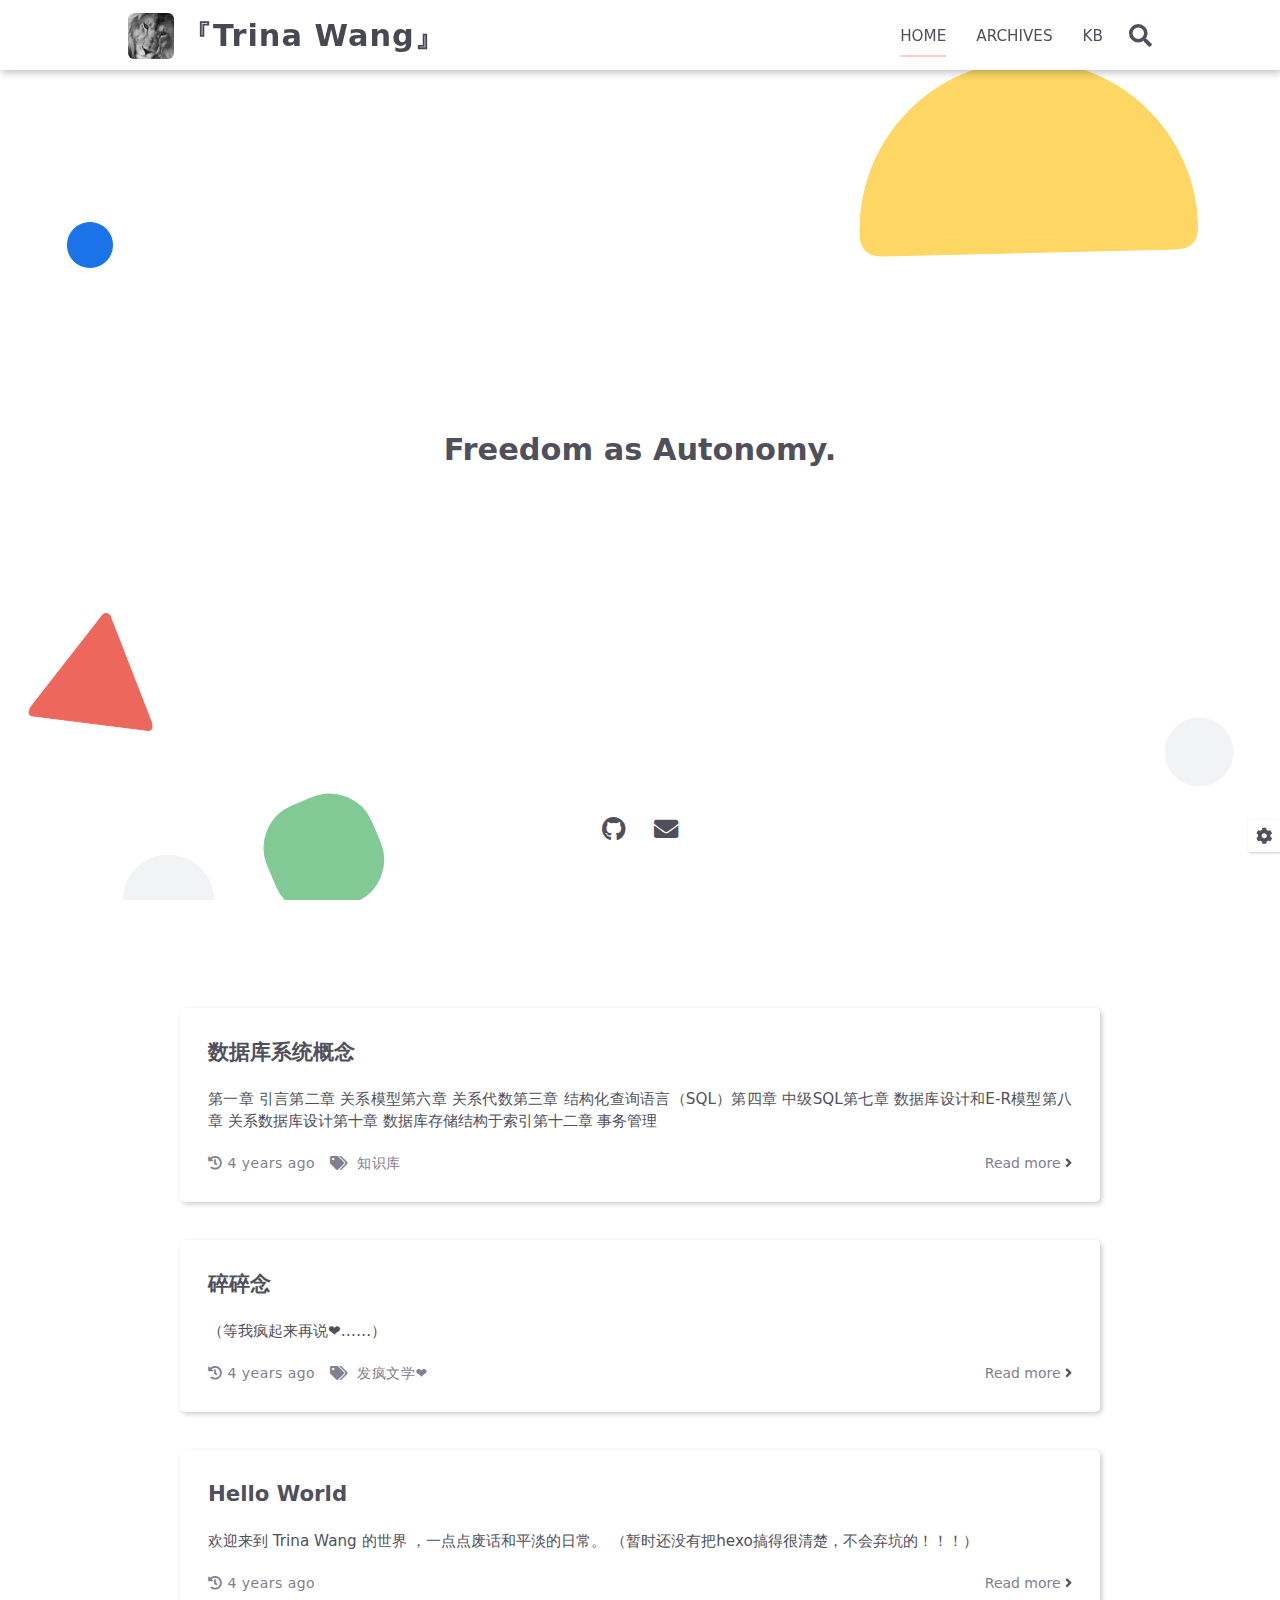
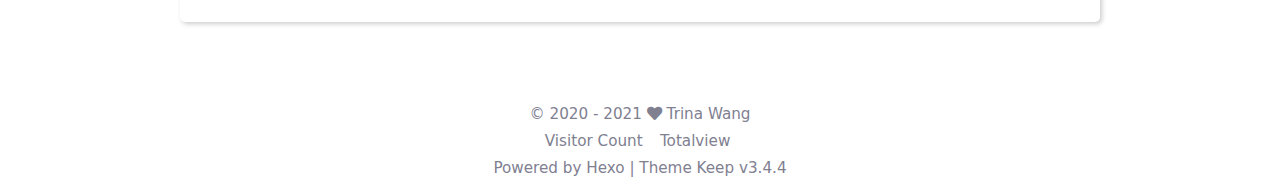
==== commit 902160f5: "Site updated: 2021-12-06 15:25:16" ====
--- a/index.html
+++ b/index.html
@@ -185,6 +185,46 @@
                 
                     <div class="home-content-container fade-in-down-animation">
     <ul class="home-article-list">
+        
+            <li class="home-article-item">
+
+                
+
+                <h3 class="home-article-title">
+                    <a href="/2021/12/06/%E6%95%B0%E6%8D%AE%E5%BA%93%E7%B3%BB%E7%BB%9F%E6%A6%82%E5%BF%B5/">
+                        数据库系统概念
+                    </a>
+                </h3>
+
+                <div class="home-article-content markdown-body">
+                    
+                        第一章 引言第二章 关系模型第六章 关系代数第三章 结构化查询语言（SQL）第四章 中级SQL第七章 数据库设计和E-R模型第八章 关系数据库设计第十章 数据库存储结构于索引第十二章 事务管理
+                    
+                </div>
+
+                <div class="home-article-meta-info-container">
+    <div class="home-article-meta-info">
+        <span><i class="fas fa-history"></i>&nbsp;<span class="home-article-date" data-date="Mon Dec 06 2021 15:16:02 GMT+0800">2021-12-06</span></span>
+        
+        
+            <span class="home-article-tag">
+                <i class="fas fa-tags"></i>&nbsp;
+                <ul>
+                    
+                        <li>
+                            
+                            <a href="/tags/%E7%9F%A5%E8%AF%86%E5%BA%93/">知识库</a>&nbsp;
+                        </li>
+                    
+                </ul>
+            </span>
+        
+    </div>
+
+    <a href="/2021/12/06/%E6%95%B0%E6%8D%AE%E5%BA%93%E7%B3%BB%E7%BB%9F%E6%A6%82%E5%BF%B5/">Read more&nbsp;<i class="fas fa-angle-right"></i></a>
+</div>
+
+            </li>
         
             <li class="home-article-item">
 
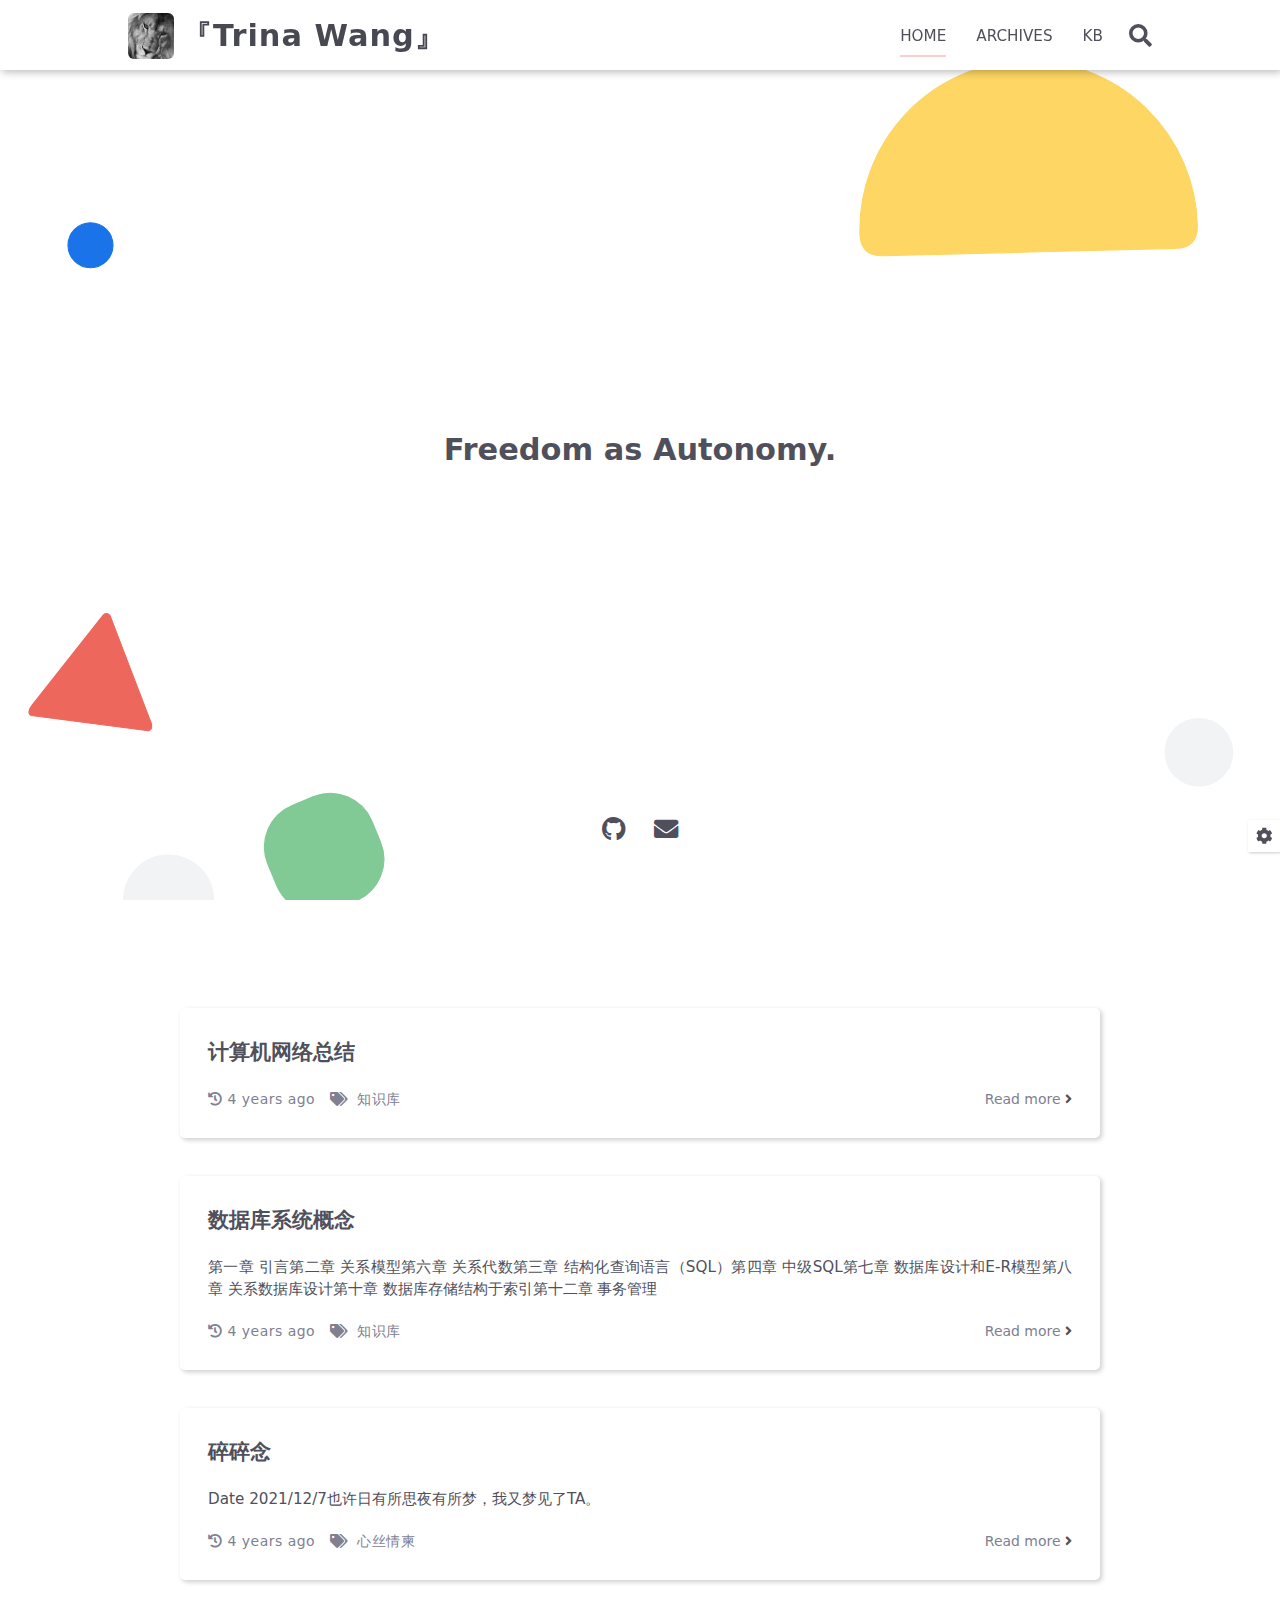
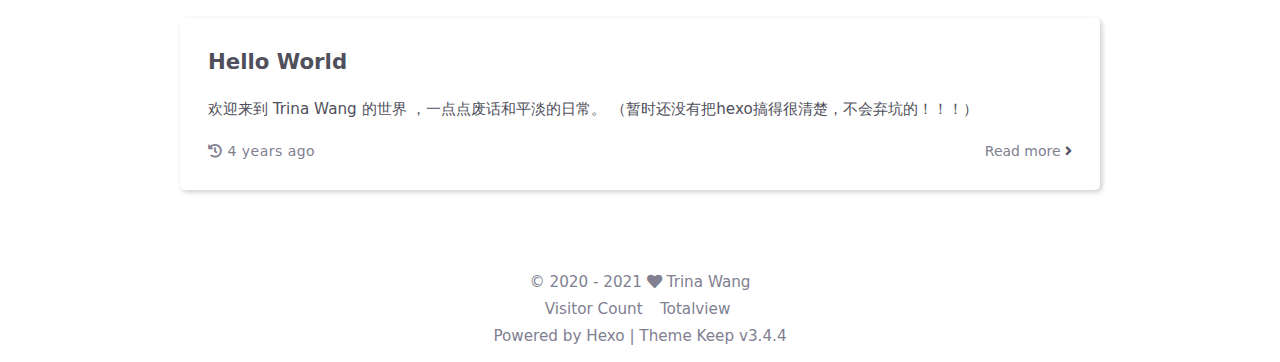
==== commit f36a879d: "Site updated: 2021-12-08 17:28:39" ====
--- a/index.html
+++ b/index.html
@@ -191,6 +191,46 @@
                 
 
                 <h3 class="home-article-title">
+                    <a href="/2021/12/07/%E8%AE%A1%E7%AE%97%E6%9C%BA%E7%BD%91%E7%BB%9C%E6%80%BB%E7%BB%93/">
+                        计算机网络总结
+                    </a>
+                </h3>
+
+                <div class="home-article-content markdown-body">
+                    
+                        
+                    
+                </div>
+
+                <div class="home-article-meta-info-container">
+    <div class="home-article-meta-info">
+        <span><i class="fas fa-history"></i>&nbsp;<span class="home-article-date" data-date="Tue Dec 07 2021 12:39:49 GMT+0800">2021-12-07</span></span>
+        
+        
+            <span class="home-article-tag">
+                <i class="fas fa-tags"></i>&nbsp;
+                <ul>
+                    
+                        <li>
+                            
+                            <a href="/tags/%E7%9F%A5%E8%AF%86%E5%BA%93/">知识库</a>&nbsp;
+                        </li>
+                    
+                </ul>
+            </span>
+        
+    </div>
+
+    <a href="/2021/12/07/%E8%AE%A1%E7%AE%97%E6%9C%BA%E7%BD%91%E7%BB%9C%E6%80%BB%E7%BB%93/">Read more&nbsp;<i class="fas fa-angle-right"></i></a>
+</div>
+
+            </li>
+        
+            <li class="home-article-item">
+
+                
+
+                <h3 class="home-article-title">
                     <a href="/2021/12/06/%E6%95%B0%E6%8D%AE%E5%BA%93%E7%B3%BB%E7%BB%9F%E6%A6%82%E5%BF%B5/">
                         数据库系统概念
                     </a>
@@ -238,7 +278,7 @@
 
                 <div class="home-article-content markdown-body">
                     
-                        （等我疯起来再说❤……）
+                        Date 2021/12/7也许日有所思夜有所梦，我又梦见了TA。
 
                     
                 </div>
@@ -254,7 +294,7 @@
                     
                         <li>
                             
-                            <a href="/tags/%E5%8F%91%E7%96%AF%E6%96%87%E5%AD%A6%E2%9D%A4/">发疯文学❤</a>&nbsp;
+                            <a href="/tags/%E5%BF%83%E4%B8%9D%E6%83%85%E6%9F%AC/">心丝情柬</a>&nbsp;
                         </li>
                     
                 </ul>
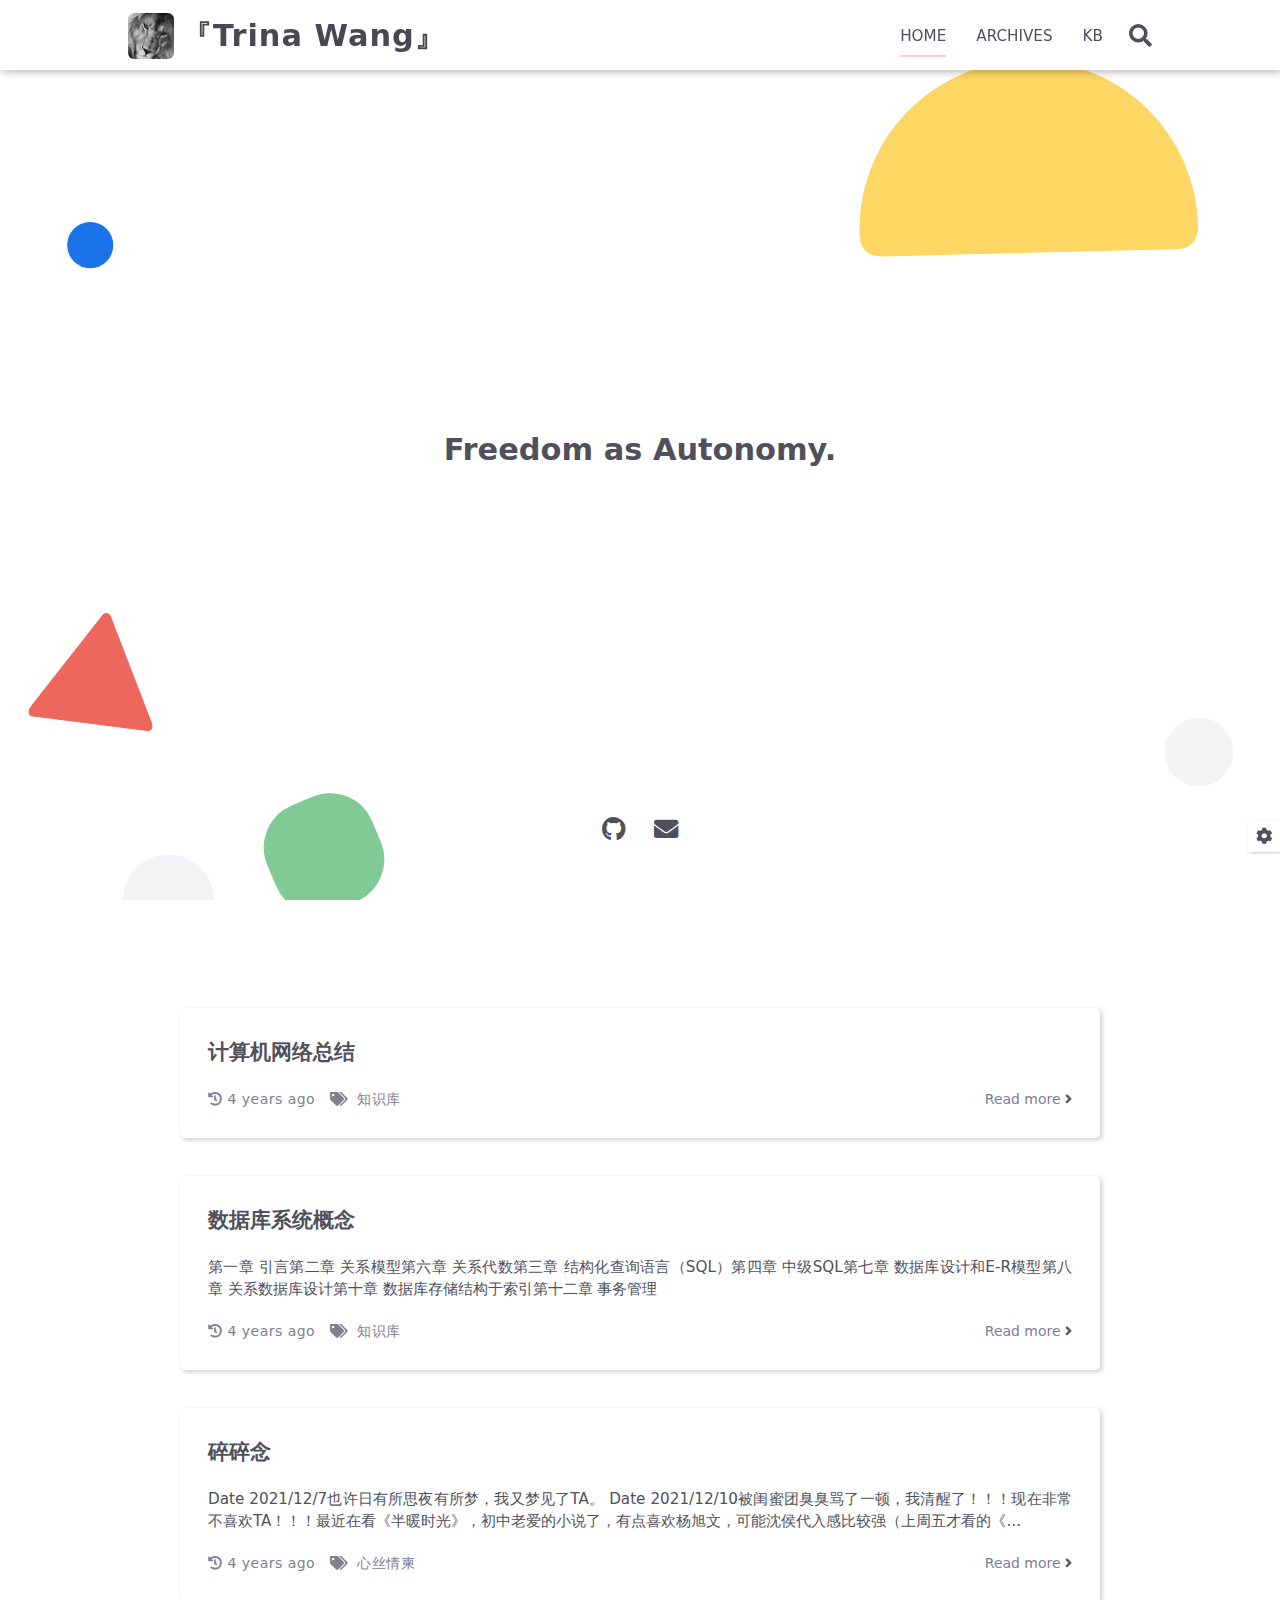
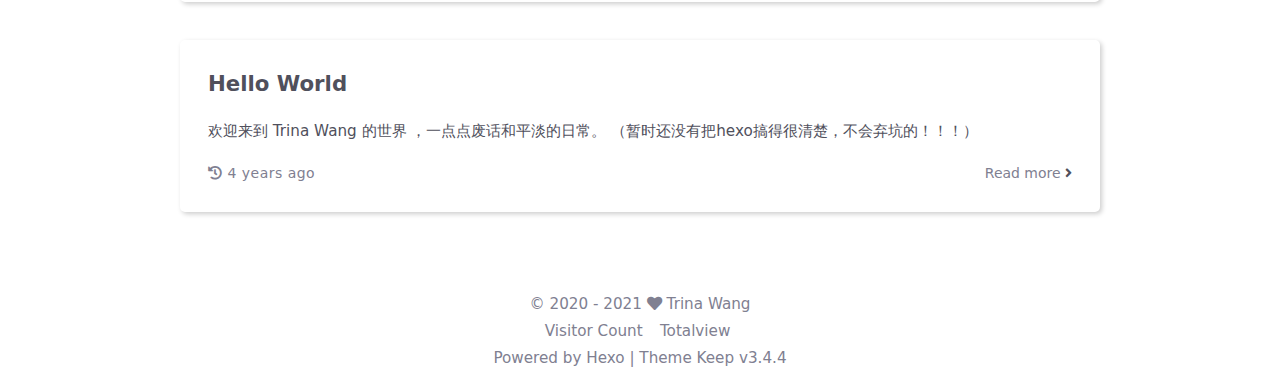
==== commit 00e66d57: "Site updated: 2021-12-10 11:06:14" ====
--- a/index.html
+++ b/index.html
@@ -279,7 +279,7 @@
                 <div class="home-article-content markdown-body">
                     
                         Date 2021/12/7也许日有所思夜有所梦，我又梦见了TA。
-
+Date 2021/12/10被闺蜜团臭臭骂了一顿，我清醒了！！！现在非常不喜欢TA！！！最近在看《半暖时光》，初中老爱的小说了，有点喜欢杨旭文，可能沈侯代入感比较强（上周五才看的《...
                     
                 </div>
 
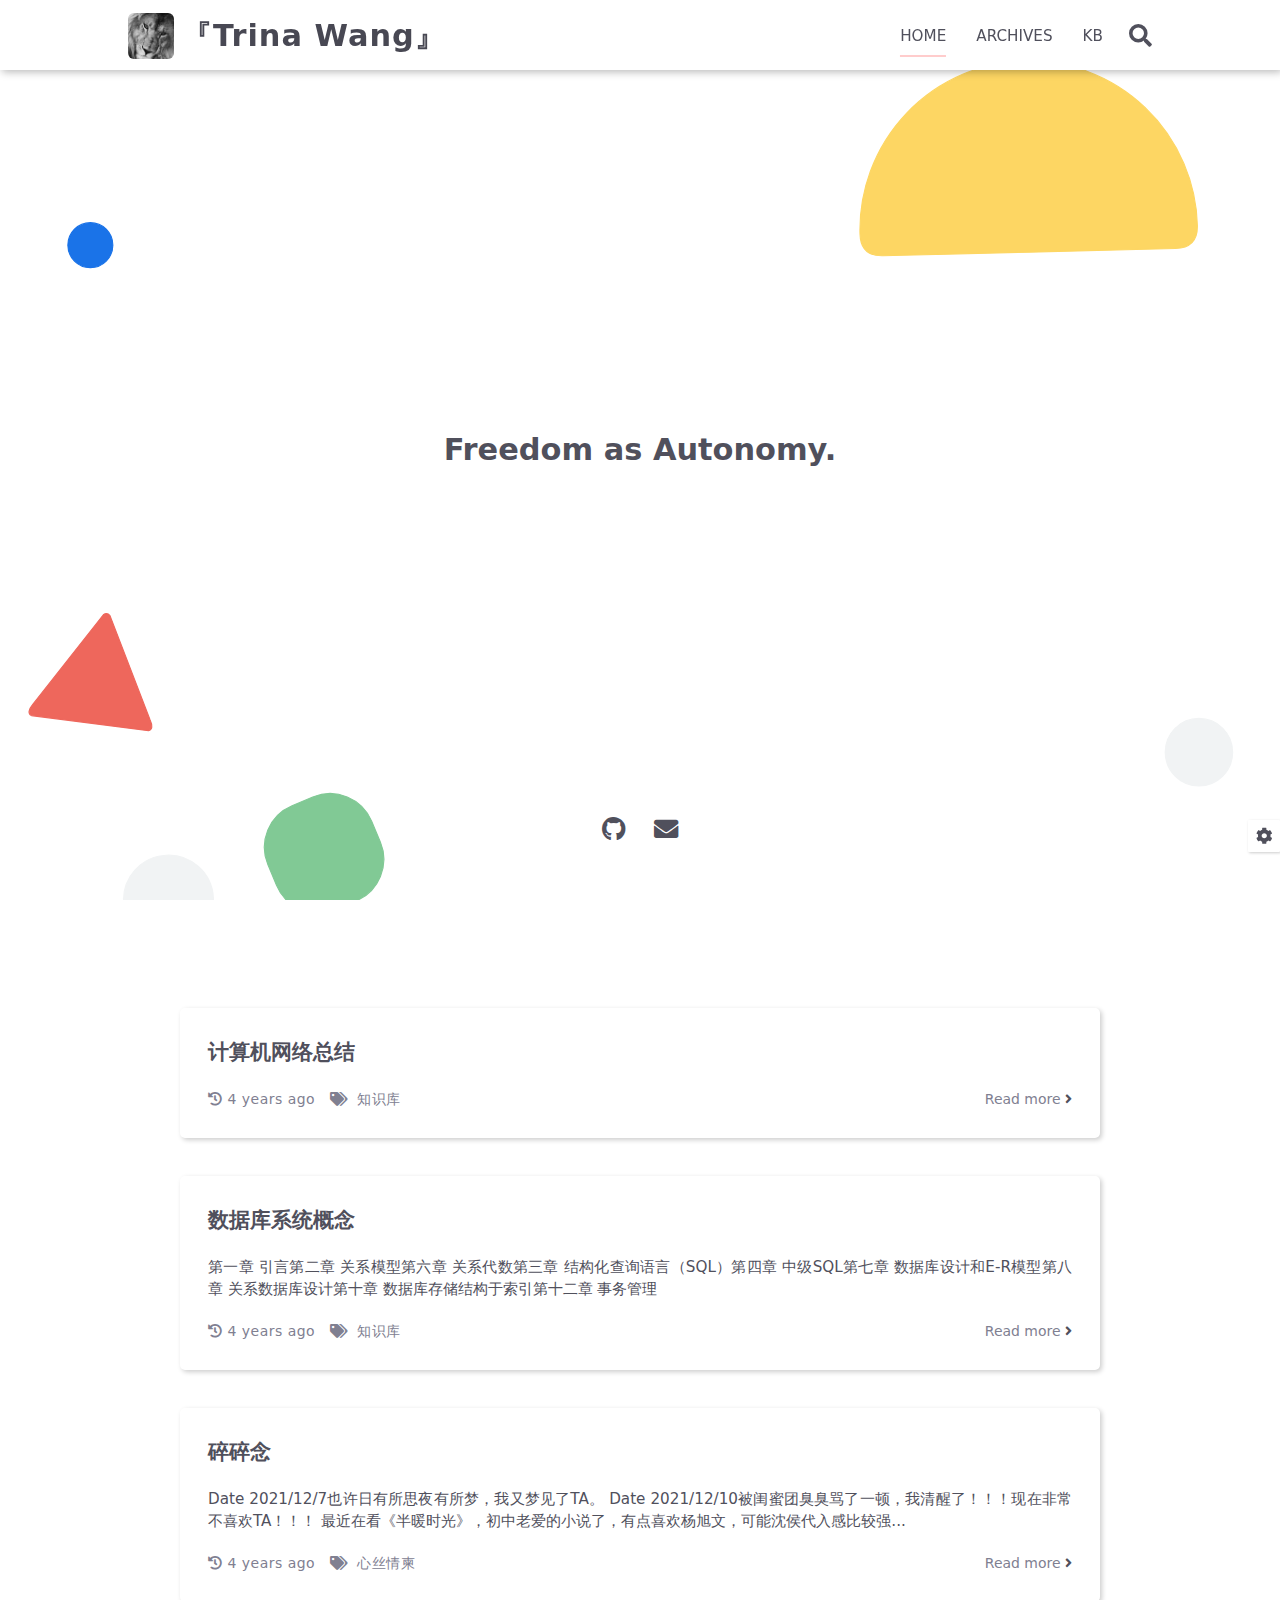
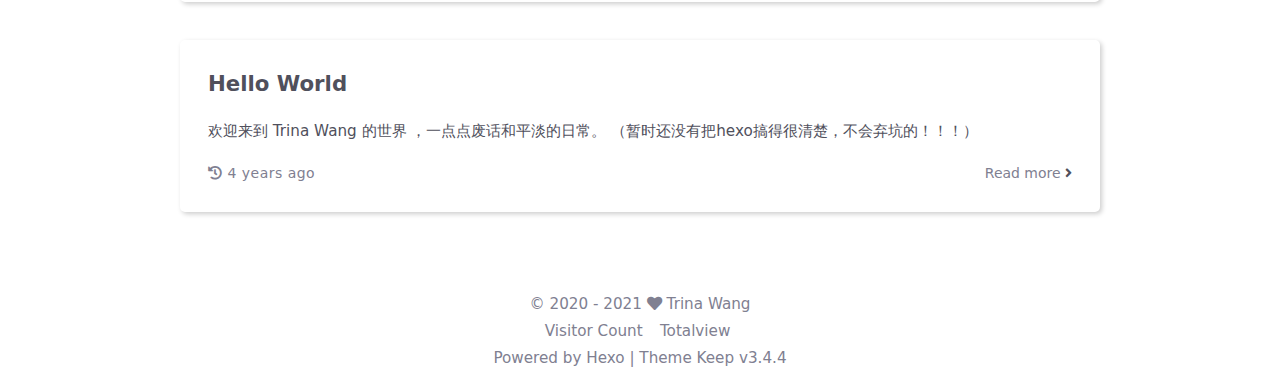
==== commit aa3cb8be: "Site updated: 2021-12-10 21:55:16" ====
--- a/index.html
+++ b/index.html
@@ -279,7 +279,7 @@
                 <div class="home-article-content markdown-body">
                     
                         Date 2021/12/7也许日有所思夜有所梦，我又梦见了TA。
-Date 2021/12/10被闺蜜团臭臭骂了一顿，我清醒了！！！现在非常不喜欢TA！！！最近在看《半暖时光》，初中老爱的小说了，有点喜欢杨旭文，可能沈侯代入感比较强（上周五才看的《...
+Date 2021/12/10被闺蜜团臭臭骂了一顿，我清醒了！！！现在非常不喜欢TA！！！        最近在看《半暖时光》，初中老爱的小说了，有点喜欢杨旭文，可能沈侯代入感比较强...
                     
                 </div>
 
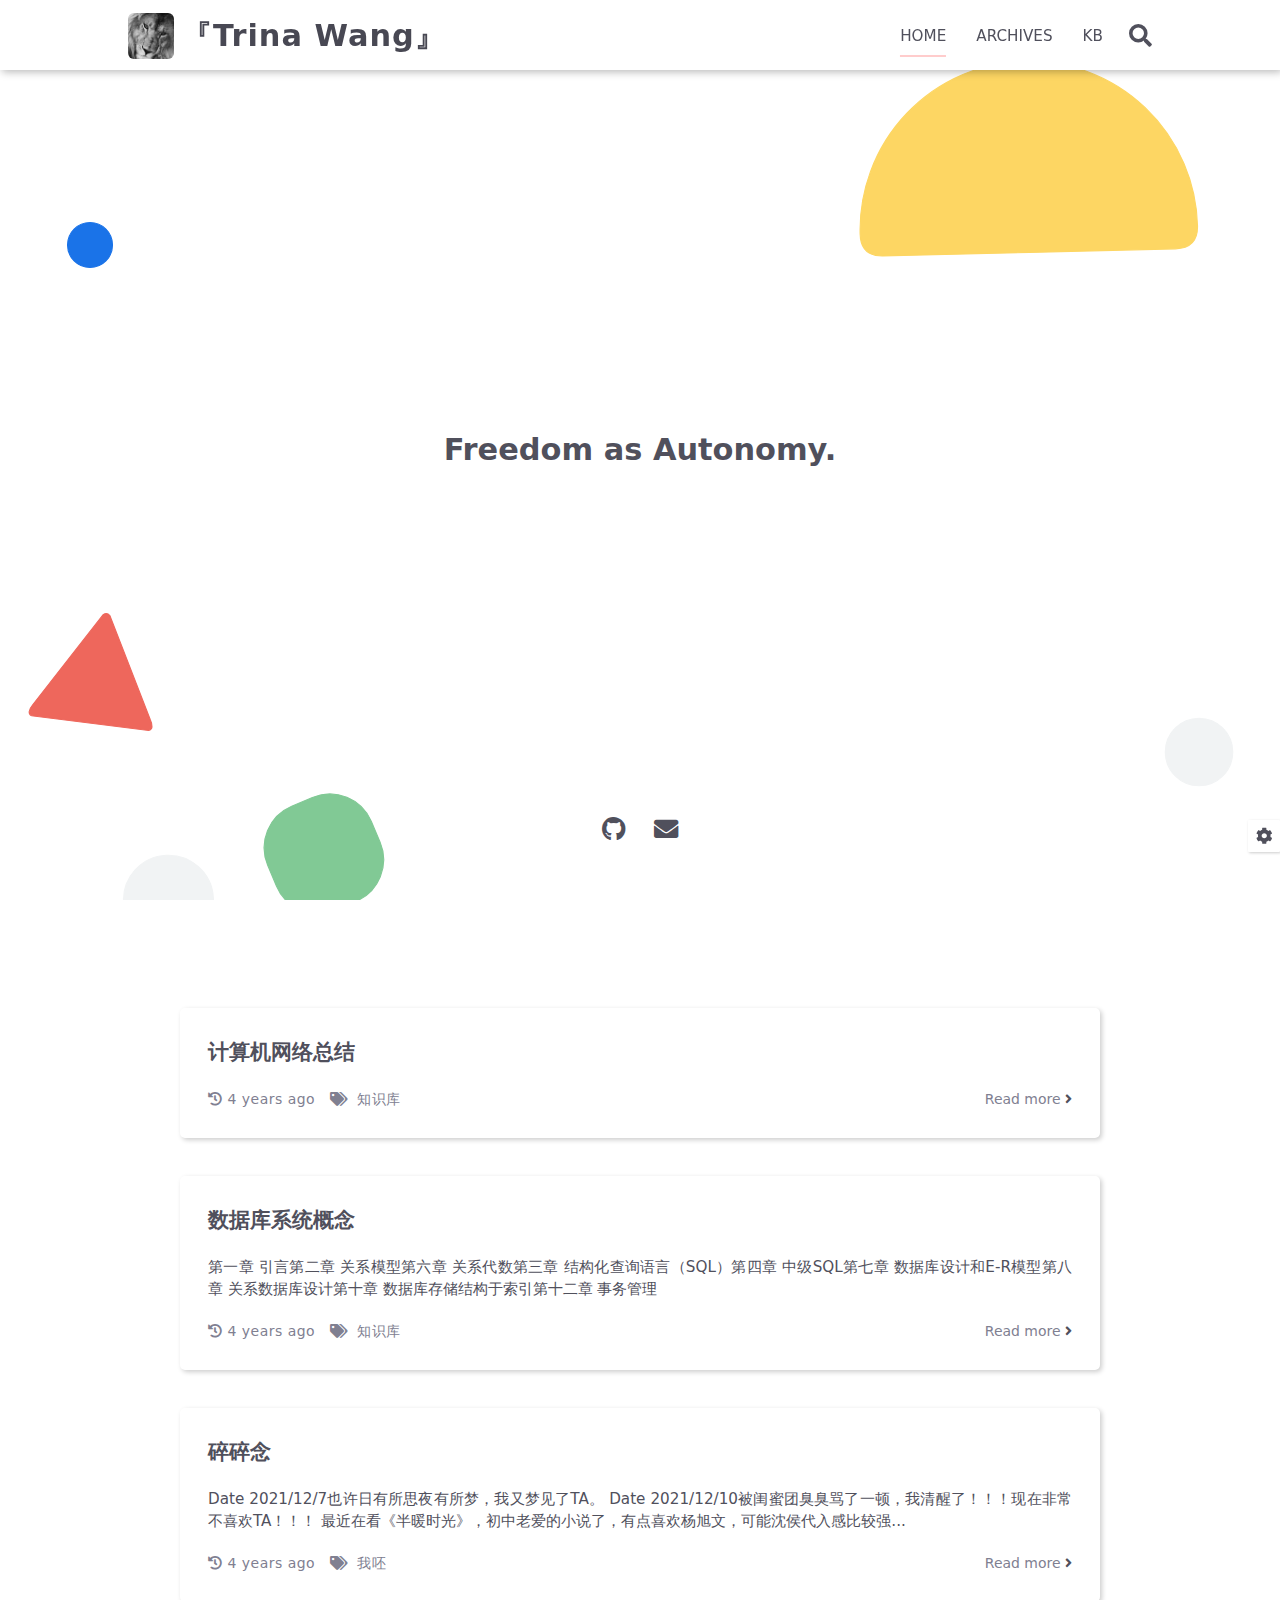
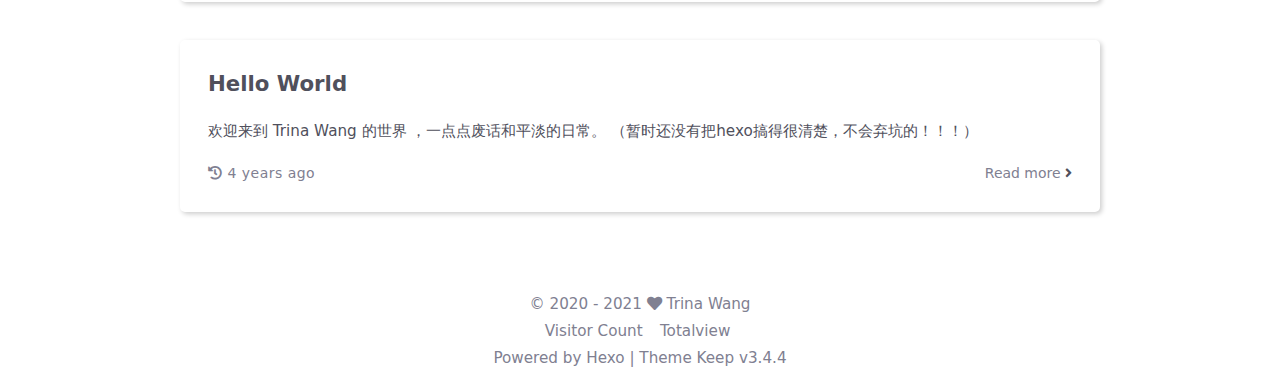
==== commit c16fcb72: "Site updated: 2021-12-13 12:42:09" ====
--- a/index.html
+++ b/index.html
@@ -294,7 +294,7 @@
                     
                         <li>
                             
-                            <a href="/tags/%E5%BF%83%E4%B8%9D%E6%83%85%E6%9F%AC/">心丝情柬</a>&nbsp;
+                            <a href="/tags/%E6%88%91%E5%91%B8/">我呸</a>&nbsp;
                         </li>
                     
                 </ul>
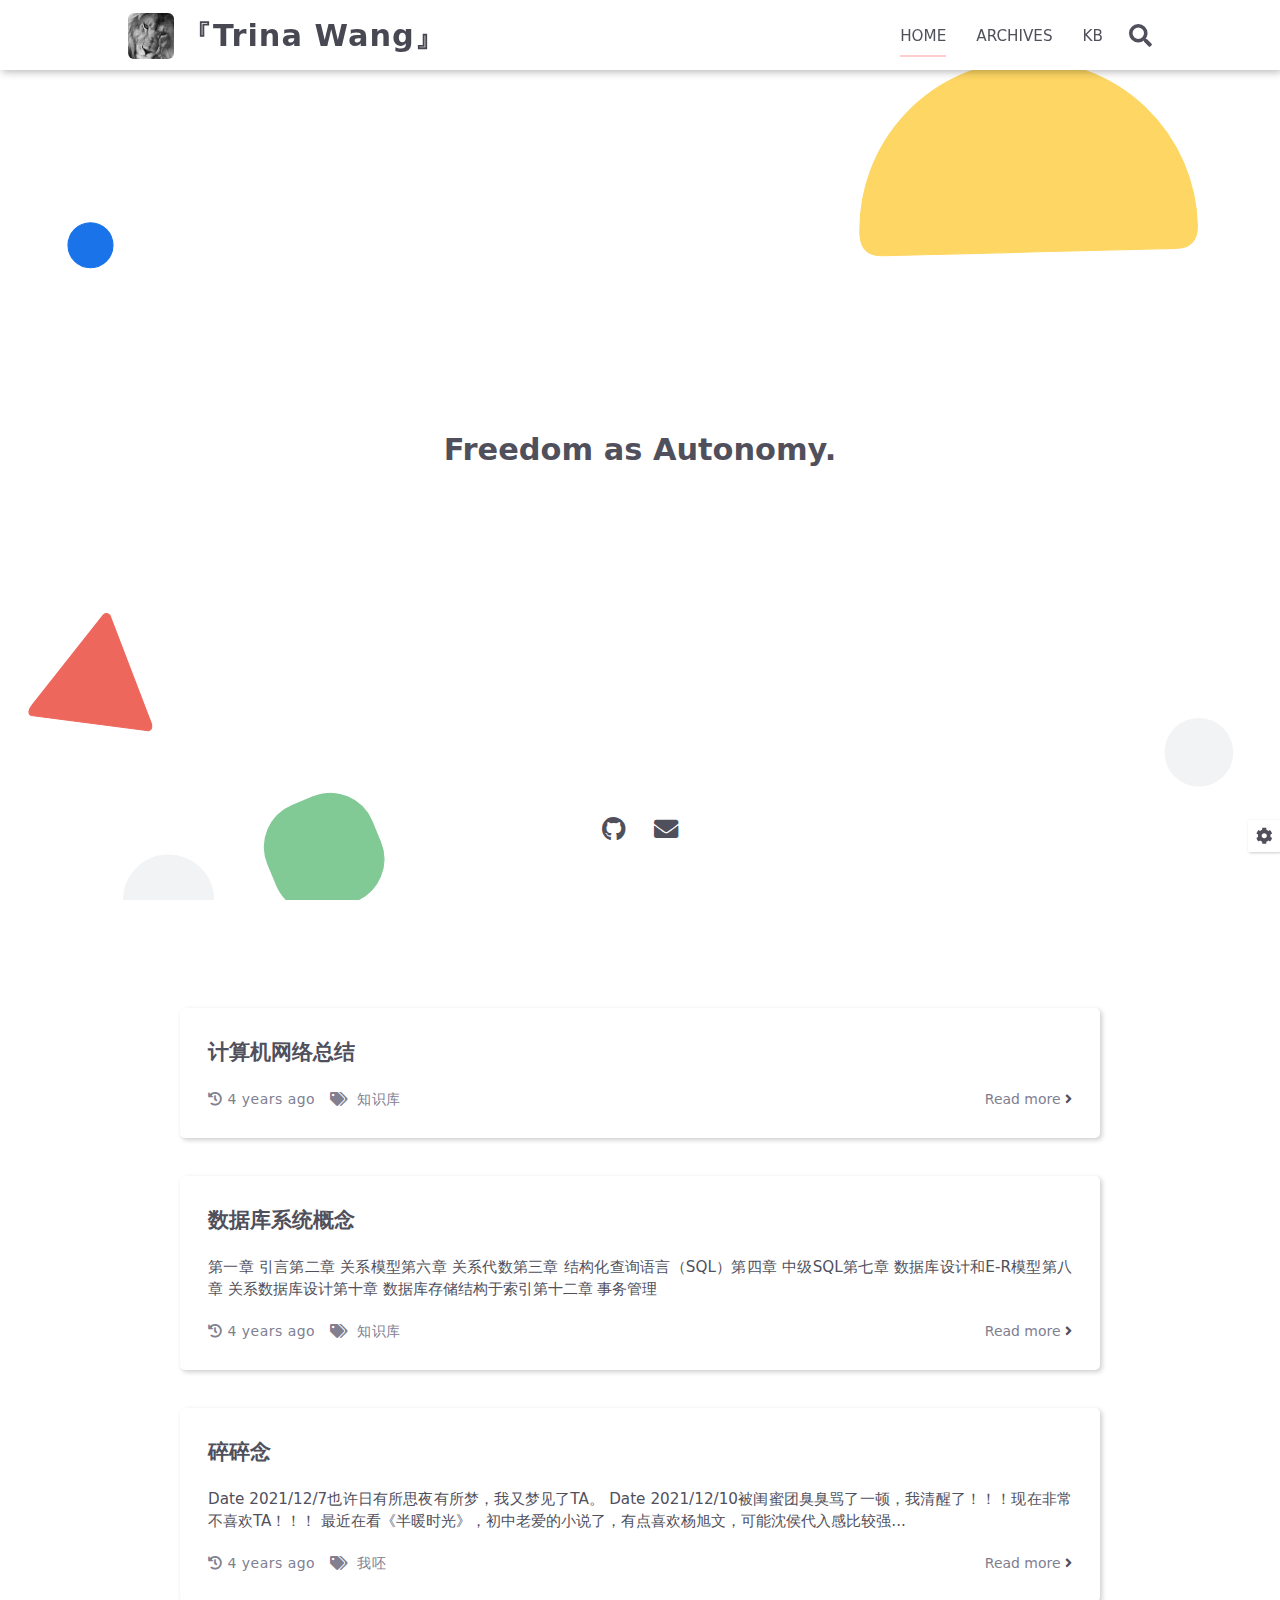
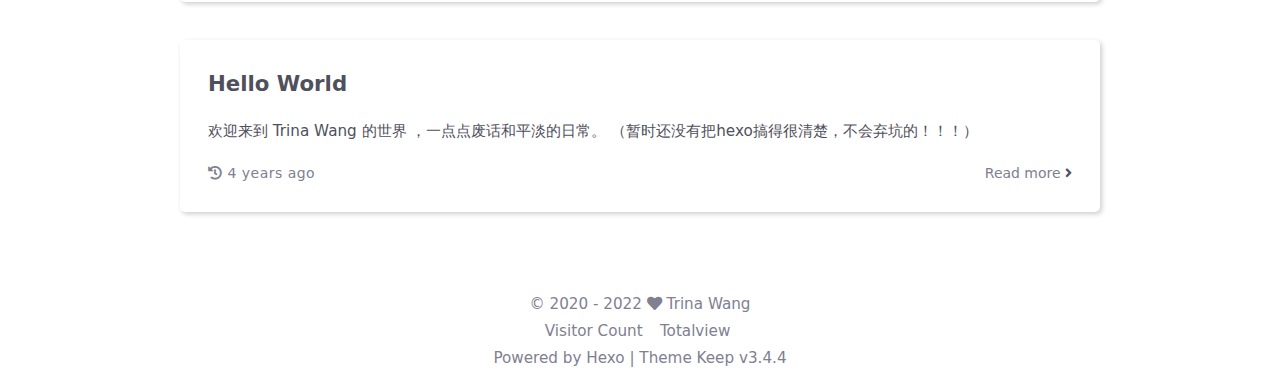
==== commit e6cee890: "Site updated: 2022-02-02 11:09:10" ====
--- a/index.html
+++ b/index.html
@@ -364,7 +364,7 @@
               <span>2020</span>
               -
             
-            2021&nbsp;<i class="fas fa-heart icon-animate"></i>&nbsp;<a href="/">Trina Wang</a>
+            2022&nbsp;<i class="fas fa-heart icon-animate"></i>&nbsp;<a href="/">Trina Wang</a>
         </div>
         
             <script async  src="//busuanzi.ibruce.info/busuanzi/2.3/busuanzi.pure.mini.js"></script>
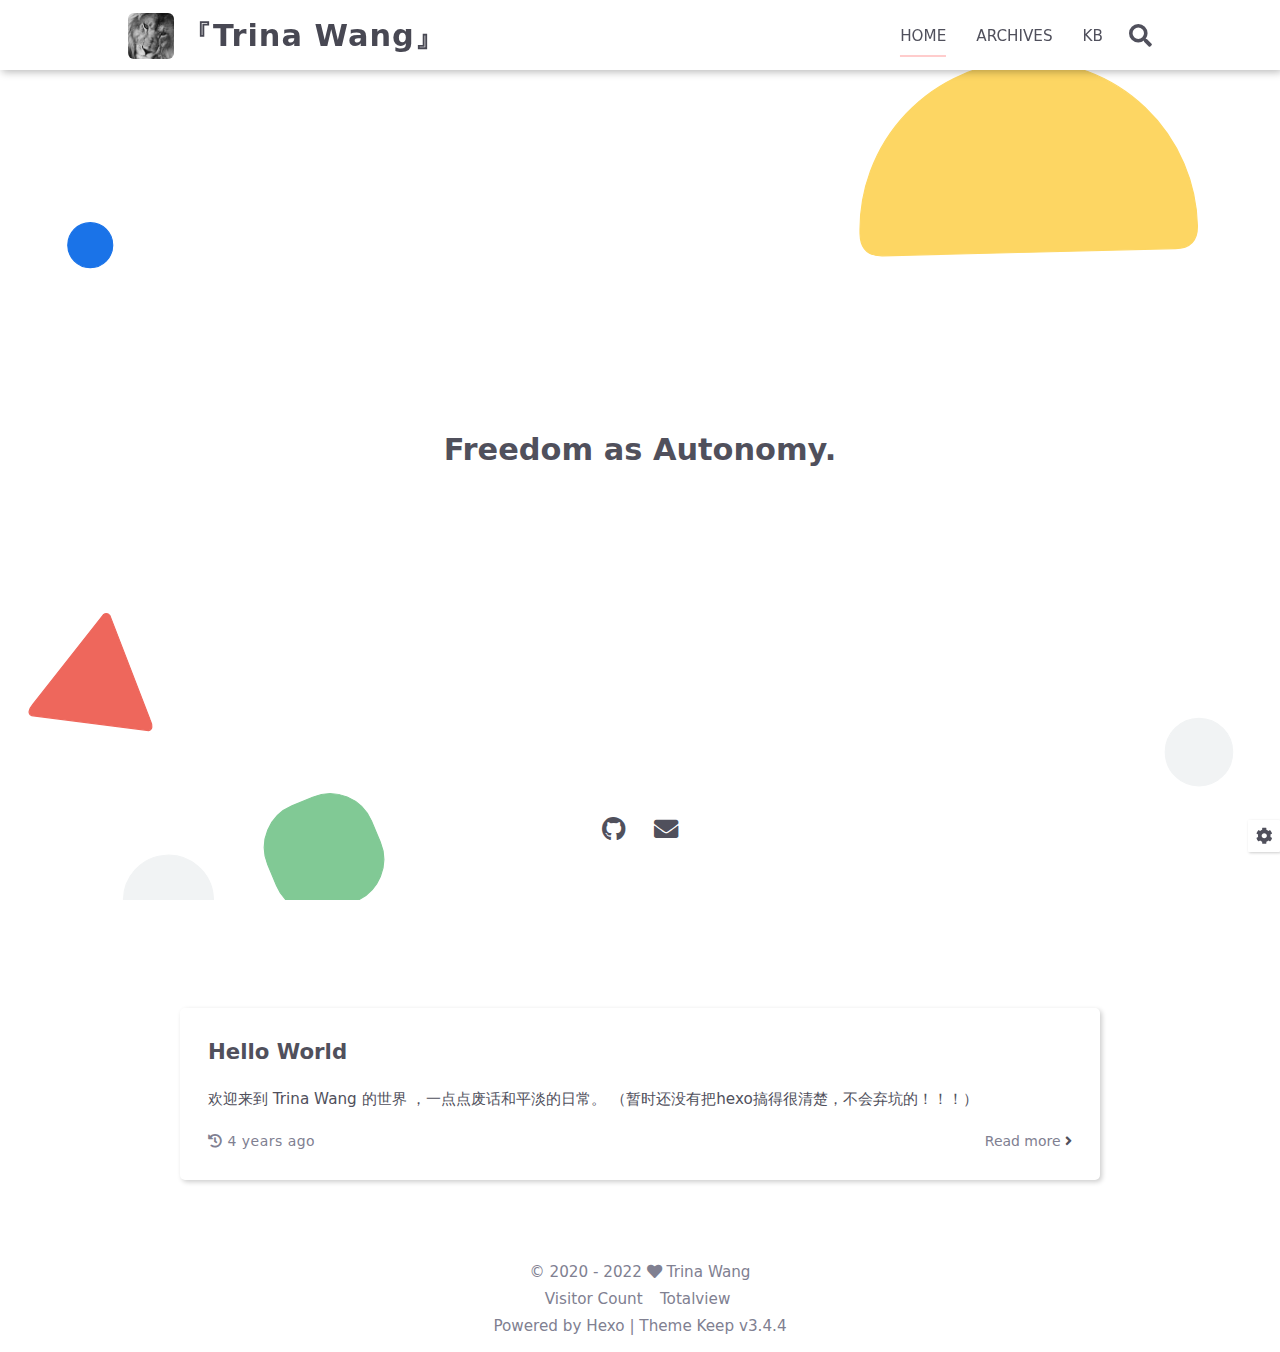
==== commit 1f6e5443: "Site updated: 2022-02-02 11:21:17" ====
--- a/index.html
+++ b/index.html
@@ -185,127 +185,6 @@
                 
                     <div class="home-content-container fade-in-down-animation">
     <ul class="home-article-list">
-        
-            <li class="home-article-item">
-
-                
-
-                <h3 class="home-article-title">
-                    <a href="/2021/12/07/%E8%AE%A1%E7%AE%97%E6%9C%BA%E7%BD%91%E7%BB%9C%E6%80%BB%E7%BB%93/">
-                        计算机网络总结
-                    </a>
-                </h3>
-
-                <div class="home-article-content markdown-body">
-                    
-                        
-                    
-                </div>
-
-                <div class="home-article-meta-info-container">
-    <div class="home-article-meta-info">
-        <span><i class="fas fa-history"></i>&nbsp;<span class="home-article-date" data-date="Tue Dec 07 2021 12:39:49 GMT+0800">2021-12-07</span></span>
-        
-        
-            <span class="home-article-tag">
-                <i class="fas fa-tags"></i>&nbsp;
-                <ul>
-                    
-                        <li>
-                            
-                            <a href="/tags/%E7%9F%A5%E8%AF%86%E5%BA%93/">知识库</a>&nbsp;
-                        </li>
-                    
-                </ul>
-            </span>
-        
-    </div>
-
-    <a href="/2021/12/07/%E8%AE%A1%E7%AE%97%E6%9C%BA%E7%BD%91%E7%BB%9C%E6%80%BB%E7%BB%93/">Read more&nbsp;<i class="fas fa-angle-right"></i></a>
-</div>
-
-            </li>
-        
-            <li class="home-article-item">
-
-                
-
-                <h3 class="home-article-title">
-                    <a href="/2021/12/06/%E6%95%B0%E6%8D%AE%E5%BA%93%E7%B3%BB%E7%BB%9F%E6%A6%82%E5%BF%B5/">
-                        数据库系统概念
-                    </a>
-                </h3>
-
-                <div class="home-article-content markdown-body">
-                    
-                        第一章 引言第二章 关系模型第六章 关系代数第三章 结构化查询语言（SQL）第四章 中级SQL第七章 数据库设计和E-R模型第八章 关系数据库设计第十章 数据库存储结构于索引第十二章 事务管理
-                    
-                </div>
-
-                <div class="home-article-meta-info-container">
-    <div class="home-article-meta-info">
-        <span><i class="fas fa-history"></i>&nbsp;<span class="home-article-date" data-date="Mon Dec 06 2021 15:16:02 GMT+0800">2021-12-06</span></span>
-        
-        
-            <span class="home-article-tag">
-                <i class="fas fa-tags"></i>&nbsp;
-                <ul>
-                    
-                        <li>
-                            
-                            <a href="/tags/%E7%9F%A5%E8%AF%86%E5%BA%93/">知识库</a>&nbsp;
-                        </li>
-                    
-                </ul>
-            </span>
-        
-    </div>
-
-    <a href="/2021/12/06/%E6%95%B0%E6%8D%AE%E5%BA%93%E7%B3%BB%E7%BB%9F%E6%A6%82%E5%BF%B5/">Read more&nbsp;<i class="fas fa-angle-right"></i></a>
-</div>
-
-            </li>
-        
-            <li class="home-article-item">
-
-                
-
-                <h3 class="home-article-title">
-                    <a href="/2021/12/05/%E7%A2%8E%E7%A2%8E%E5%BF%B5/">
-                        碎碎念
-                    </a>
-                </h3>
-
-                <div class="home-article-content markdown-body">
-                    
-                        Date 2021/12/7也许日有所思夜有所梦，我又梦见了TA。
-Date 2021/12/10被闺蜜团臭臭骂了一顿，我清醒了！！！现在非常不喜欢TA！！！        最近在看《半暖时光》，初中老爱的小说了，有点喜欢杨旭文，可能沈侯代入感比较强...
-                    
-                </div>
-
-                <div class="home-article-meta-info-container">
-    <div class="home-article-meta-info">
-        <span><i class="fas fa-history"></i>&nbsp;<span class="home-article-date" data-date="Sun Dec 05 2021 00:17:39 GMT+0800">2021-12-05</span></span>
-        
-        
-            <span class="home-article-tag">
-                <i class="fas fa-tags"></i>&nbsp;
-                <ul>
-                    
-                        <li>
-                            
-                            <a href="/tags/%E6%88%91%E5%91%B8/">我呸</a>&nbsp;
-                        </li>
-                    
-                </ul>
-            </span>
-        
-    </div>
-
-    <a href="/2021/12/05/%E7%A2%8E%E7%A2%8E%E5%BF%B5/">Read more&nbsp;<i class="fas fa-angle-right"></i></a>
-</div>
-
-            </li>
         
             <li class="home-article-item">
 
